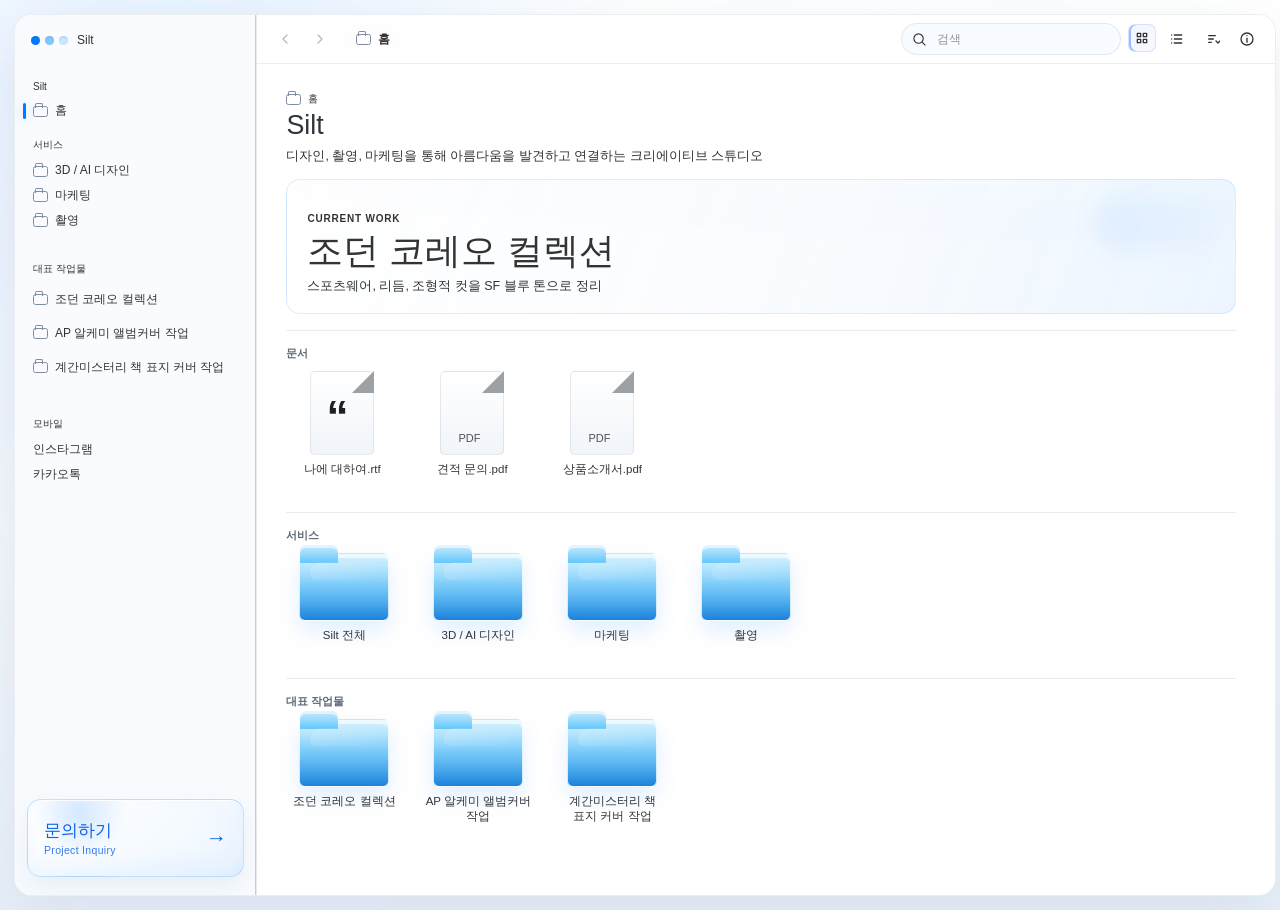
==== index.html @ ddf03c81 "first commit" ====
<!doctype html>
<html lang="ko">
  <head>
    <meta charset="utf-8" />
    <meta name="viewport" content="width=device-width, initial-scale=1" />
    <title>Silt | siwsyu creative studio</title>
    <meta
      name="description"
      content="디자인, 촬영, 마케팅을 통해 아름다움을 발견하고 연결하는 Silt 크리에이티브 스튜디오"
    />
    <meta name="robots" content="index, follow" />
    <meta name="theme-color" content="#f7fbff" />
    <link rel="canonical" href="https://silt.kr/" />
    <meta property="og:type" content="website" />
    <meta property="og:locale" content="ko_KR" />
    <meta property="og:site_name" content="Silt" />
    <meta property="og:title" content="Silt | siwsyu creative studio" />
    <meta
      property="og:description"
      content="디자인, 촬영, 마케팅을 통해 아름다움을 발견하고 연결하는 Silt 크리에이티브 스튜디오."
    />
    <meta property="og:url" content="https://silt.kr/" />
    <meta property="og:image" content="https://silt.kr/assets/og-image.png" />
    <meta property="og:image:type" content="image/png" />
    <meta property="og:image:width" content="1200" />
    <meta property="og:image:height" content="630" />
    <meta property="og:image:alt" content="Silt by siwsyu creative" />
    <meta name="twitter:card" content="summary_large_image" />
    <meta name="twitter:title" content="Silt | siwsyu creative studio" />
    <meta
      name="twitter:description"
      content="디자인, 촬영, 마케팅을 통해 아름다움을 발견하고 연결하는 Silt 크리에이티브 스튜디오."
    />
    <meta name="twitter:image" content="https://silt.kr/assets/og-image.png" />
    <link rel="icon" href="./assets/favicon.svg" type="image/svg+xml" />
    <link rel="stylesheet" href="./styles.css?v=37" />
  </head>
  <body class="is-intro-running" data-theme="light">
    <div class="image-intro" id="introLayer" aria-label="Silt intro">
      <img src="./assets/intro-silt.png" alt="" />
      <div class="image-intro-copy" aria-hidden="true">
        <strong>SILT</strong>
        <span>siwsyu creative</span>
      </div>
    </div>
    <div class="sediment-bg" aria-hidden="true">
      <span></span>
      <span></span>
      <span></span>
    </div>
    <main class="desktop-shell" aria-label="Finder 스타일 포트폴리오">
      <section class="finder-window" aria-label="Silt Finder Portfolio">
        <aside class="sidebar" aria-label="사이드바">
          <div class="window-title">
            <div class="traffic" aria-hidden="true">
              <span class="traffic-dot red"></span>
              <span class="traffic-dot yellow"></span>
              <span class="traffic-dot green"></span>
            </div>
            <strong>Silt</strong>
          </div>

          <nav class="side-nav" aria-label="폴더 탐색">
            <p class="nav-kicker">즐겨찾는 작업</p>
            <button class="nav-item is-active" type="button" data-section="overview">
              <span class="mini-icon folder-mini" aria-hidden="true"></span>
              <span>개요</span>
            </button>
            <button class="nav-item" type="button" data-section="design">
              <span class="mini-icon folder-mini" aria-hidden="true"></span>
              <span>3D / AI 디자인</span>
            </button>
            <button class="nav-item" type="button" data-section="marketing">
              <span class="mini-icon folder-mini" aria-hidden="true"></span>
              <span>마케팅</span>
            </button>
            <button class="nav-item" type="button" data-section="shooting">
              <span class="mini-icon folder-mini" aria-hidden="true"></span>
              <span>촬영</span>
            </button>
          </nav>

          <nav class="side-nav work-nav" aria-label="작업물">
            <p class="nav-kicker">작업물</p>
            <button class="nav-item" type="button" data-section="project-jordan">
              <span class="mini-icon folder-mini" aria-hidden="true"></span>
              <span>조던 코레오 컬렉션</span>
            </button>
            <button class="nav-item" type="button" data-section="project-ap">
              <span class="mini-icon folder-mini" aria-hidden="true"></span>
              <span>AP 알케미 앨범커버 작업</span>
            </button>
            <button class="nav-item" type="button" data-section="project-mystery">
              <span class="mini-icon folder-mini" aria-hidden="true"></span>
              <span>계간미스터리 책 표지 커버 작업</span>
            </button>
          </nav>

          <nav class="side-nav social-nav" aria-label="외부 채널">
            <p class="nav-kicker">모바일</p>
            <a class="nav-item" href="https://www.instagram.com/" target="_blank" rel="noreferrer">
              <span>인스타그램</span>
            </a>
            <a class="nav-item" href="https://open.kakao.com/" target="_blank" rel="noreferrer">
              <span>카카오톡</span>
            </a>
          </nav>

          <div class="sidebar-contact-bar">
            <button class="sidebar-contact-button" type="button" data-section="contact">
              <span>문의하기</span>
              <small>Project Inquiry</small>
            </button>
          </div>
        </aside>

        <section class="content-area">
          <header class="toolbar">
            <div class="toolbar-left">
              <button class="icon-button" type="button" aria-label="뒤로" data-toolbar-action="back">
                <svg viewBox="0 0 24 24" aria-hidden="true">
                  <path d="M15 18l-6-6 6-6" />
                </svg>
              </button>
              <button class="icon-button" type="button" aria-label="앞으로" data-toolbar-action="forward">
                <svg viewBox="0 0 24 24" aria-hidden="true">
                  <path d="M9 18l6-6-6-6" />
                </svg>
              </button>
              <div class="path-chip" aria-label="현재 위치">
                <span class="mini-icon folder-mini" aria-hidden="true"></span>
                <span id="currentPath">개요</span>
              </div>
            </div>
            <div class="toolbar-actions" aria-label="보기 옵션">
              <label class="finder-search" aria-label="검색">
                <svg viewBox="0 0 24 24" aria-hidden="true">
                  <path d="m21 21-4.35-4.35M10.5 18a7.5 7.5 0 1 1 0-15 7.5 7.5 0 0 1 0 15z" />
                </svg>
                <input id="siteSearch" type="search" placeholder="검색" autocomplete="off" />
              </label>
              <button class="icon-button is-selected" type="button" aria-label="아이콘 보기" data-view-mode="grid">
                <svg viewBox="0 0 24 24" aria-hidden="true">
                  <path d="M5 5h5v5H5zM14 5h5v5h-5zM5 14h5v5H5zM14 14h5v5h-5z" />
                </svg>
              </button>
              <button class="icon-button" type="button" aria-label="목록 보기" data-view-mode="list">
                <svg viewBox="0 0 24 24" aria-hidden="true">
                  <path d="M8 6h11M8 12h11M8 18h11M4 6h.01M4 12h.01M4 18h.01" />
                </svg>
              </button>
              <button class="icon-button" type="button" aria-label="이름순 정렬" data-toolbar-action="sort">
                <svg viewBox="0 0 24 24" aria-hidden="true">
                  <path d="M7 7h10M7 12h7M7 17h4" />
                  <path d="M18 15l3 3 3-3" />
                </svg>
              </button>
              <button class="icon-button" type="button" aria-label="설명 보기" data-toolbar-action="info">
                <svg viewBox="0 0 24 24" aria-hidden="true">
                  <path d="M12 17v-6" />
                  <path d="M12 7h.01" />
                  <path d="M21 12a9 9 0 1 1-18 0 9 9 0 0 1 18 0z" />
                </svg>
              </button>
            </div>
          </header>

          <div class="browser-layout">
            <section class="file-stage" id="fileStage" aria-label="포트폴리오 파일">
              <div class="stage-transition" id="stageContent"></div>
            </section>

            <aside class="preview-pane" aria-live="polite">
              <section class="panel is-active" id="panel-overview" data-panel="overview">
                <div
                  class="preview-image terrain-frame"
                  role="img"
                  aria-label="우주적인 블루와 퇴적 레이어를 결합한 추상 3D 그래픽"
                >
                  <div class="silt-terrain" aria-hidden="true">
                    <span class="terrain-mass terrain-back"></span>
                    <span class="terrain-mass terrain-main"></span>
                    <span class="terrain-mass terrain-front"></span>
                    <span class="terrain-columns"></span>
                  </div>
                </div>
                <p class="file-label">Silt Overview</p>
                <h1>우주적인 블루 위에 작업을 켜켜이 쌓는 Silt.</h1>
                <p class="lead">
                  시우시우가 만든 Silt는 3D 디자인, AI 마케팅, 촬영을 퇴적층처럼 쌓아
                  미래적인 브랜드 장면을 만드는 회사 겸 포트폴리오입니다.
                </p>
                <dl class="meta-list">
                  <div>
                    <dt>만든 사람</dt>
                    <dd>시우시우</dd>
                  </div>
                  <div>
                    <dt>의미</dt>
                    <dd>작은 입자가 쌓여 지층이 되듯, 작업이 쌓여 브랜드의 우주적 표면이 됩니다.</dd>
                  </div>
                  <div>
                    <dt>작업</dt>
                    <dd>3D 키비주얼, AI 콘텐츠, 제품/공간 촬영</dd>
                  </div>
                </dl>
              </section>

              <section class="panel" id="panel-design" data-panel="design">
                <p class="file-label">3D / AI Design Folder</p>
                <h2>3D 렌더와 AI 비주얼을 브랜드 언어로 정리합니다.</h2>
                <p class="lead">
                  제품 렌더, 키비주얼, AI 이미지 확장, 상세페이지 소재까지 매체별로 바로 쓸 수
                  있는 결과물을 만듭니다.
                </p>
                <div class="work-strip" aria-label="디자인 작업 예시">
                  <article class="work-card brand-card">
                    <span>3D Visual</span>
                    <strong>렌더 / 무드 / 응용</strong>
                  </article>
                  <article class="work-card poster-card">
                    <span>AI Asset</span>
                    <strong>이미지 확장 · 캠페인 소재</strong>
                  </article>
                </div>
                <ul class="check-list">
                  <li>3D 무드보드와 제품 키비주얼</li>
                  <li>AI 이미지 확장, 상세페이지, SNS 썸네일</li>
                  <li>렌더 파일 정리와 활용 가이드</li>
                </ul>
              </section>

              <section class="panel" id="panel-marketing" data-panel="marketing">
                <p class="file-label">AI Marketing Folder</p>
                <h2>AI로 빠르게 실험하고, 브랜드 톤으로 정리합니다.</h2>
                <p class="lead">
                  런칭, 시즌 캠페인, 콘텐츠 캘린더, 광고 소재를 AI 워크플로로 빠르게 만들고
                  사람이 볼 때 자연스러운 흐름으로 다듬습니다.
                </p>
                <div class="timeline">
                  <div>
                    <span>01</span>
                    <strong>전략</strong>
                    <p>고객, 채널, AI 활용 범위 정리</p>
                  </div>
                  <div>
                    <span>02</span>
                    <strong>제작</strong>
                    <p>카피, 이미지, 랜딩 흐름 제작</p>
                  </div>
                  <div>
                    <span>03</span>
                    <strong>운영</strong>
                    <p>성과 기준과 반복 제작안 제안</p>
                  </div>
                </div>
              </section>

              <section class="panel" id="panel-shooting" data-panel="shooting">
                <p class="file-label">Shooting Folder</p>
                <h2>작게 찍어도 브랜드가 보이는 촬영.</h2>
                <p class="lead">
                  제품, 공간, 인물, 숏폼 촬영을 3D/AI 결과물과 이어지게 디렉팅합니다. 촬영 컷은
                  상세페이지, 릴스, 광고 소재와 자연스럽게 연결됩니다.
                </p>
                <div class="shot-board" aria-label="촬영 컷 구성">
                  <span>제품컷</span>
                  <span>사용컷</span>
                  <span>공간컷</span>
                  <span>숏폼</span>
                </div>
                <ul class="check-list">
                  <li>레퍼런스 보드와 컷 리스트</li>
                  <li>현장 스타일링과 촬영 디렉션</li>
                  <li>보정본, 숏폼 컷다운, 썸네일 패키지</li>
                </ul>
              </section>

              <section class="panel" id="panel-contact" data-panel="contact">
                <p class="file-label">Inquiry Mailbox</p>
                <h2>새 프로젝트를 보내주세요.</h2>
                <form class="contact-form" id="contactForm">
                  <label>
                    이름
                    <input name="name" type="text" autocomplete="name" placeholder="홍길동" required />
                  </label>
                  <label>
                    이메일
                    <input name="email" type="email" autocomplete="email" placeholder="hello@example.com" required />
                  </label>
                  <label>
                    필요한 작업
                    <select name="type">
                      <option>3D / AI 디자인</option>
                      <option>마케팅 캠페인</option>
                      <option>촬영 / 숏폼</option>
                      <option>통합 패키지</option>
                    </select>
                  </label>
                  <label>
                    예산 범위
                    <select name="budget">
                      <option>100만원 이하</option>
                      <option>100만원 - 300만원</option>
                      <option>300만원 - 700만원</option>
                      <option>700만원 이상</option>
                    </select>
                  </label>
                  <label class="full">
                    프로젝트 메모
                    <textarea
                      name="message"
                      rows="5"
                      placeholder="브랜드 상황, 일정, 필요한 산출물을 적어주세요."
                      required
                    ></textarea>
                  </label>
                  <button class="primary-action" type="submit">
                    <svg viewBox="0 0 24 24" aria-hidden="true">
                      <path d="M22 2L11 13" />
                      <path d="M22 2l-7 20-4-9-9-4z" />
                    </svg>
                    메일 작성
                  </button>
                  <p class="form-status" id="formStatus" role="status" aria-live="polite"></p>
                </form>
              </section>
            </aside>
          </div>
        </section>
      </section>
    </main>

    <div class="modal-layer" id="modalLayer" aria-hidden="true">
      <section class="modal-window" role="dialog" aria-modal="true" aria-labelledby="modalTitle">
        <header class="modal-titlebar">
          <div class="traffic" aria-hidden="true">
            <button class="traffic-dot red modal-close-dot" type="button" aria-label="닫기"></button>
            <span class="traffic-dot yellow"></span>
            <span class="traffic-dot green"></span>
          </div>
          <strong id="modalTitle">문서</strong>
          <button class="modal-close" type="button" aria-label="닫기">
            <svg viewBox="0 0 24 24" aria-hidden="true">
              <path d="M18 6 6 18M6 6l12 12" />
            </svg>
          </button>
        </header>
        <div class="modal-body" id="modalBody"></div>
      </section>
    </div>

    <script src="./app.js?v=38"></script>
  </body>
</html>
---- styles.css ----
:root {
  color-scheme: light;
  --desktop: #d8d8d8;
  --window: #fbfbfb;
  --sidebar: #f1f1f2;
  --line: #d9d9dc;
  --line-soft: #e9e9eb;
  --text: #1f2328;
  --muted: #777c83;
  --blue: #39b5e6;
  --blue-deep: #1894c8;
  --selection: rgba(255, 255, 255, 0.58);
  --accent: #666c73;
  --glass: rgba(255, 255, 255, 0.58);
  --glass-strong: rgba(255, 255, 255, 0.78);
  --glass-line: rgba(255, 255, 255, 0.72);
  --shadow: 0 26px 80px rgba(26, 28, 32, 0.2);
  font-family: -apple-system, BlinkMacSystemFont, "Segoe UI", "Apple SD Gothic Neo", "Noto Sans KR",
    sans-serif;
}

* {
  box-sizing: border-box;
}

body {
  min-width: 320px;
  margin: 0;
  color: var(--text);
  font-size: 13px;
  background:
    repeating-linear-gradient(
      180deg,
      rgba(255, 255, 255, 0.16) 0 1px,
      rgba(86, 92, 100, 0.025) 1px 12px,
      rgba(255, 255, 255, 0) 12px 28px
    ),
    linear-gradient(120deg, rgba(255, 255, 255, 0.78), rgba(255, 255, 255, 0) 42%),
    linear-gradient(145deg, #c9cbd0 0%, #f4f4f5 48%, #cfd2d6 100%);
}

button,
input,
textarea,
select {
  font: inherit;
}

button,
a {
  -webkit-tap-highlight-color: transparent;
}

.desktop-shell {
  min-height: 100vh;
  padding: clamp(8px, 1.4vw, 18px);
  display: grid;
  place-items: center;
  perspective: 1800px;
}

.finder-window {
  position: relative;
  width: min(1420px, calc(100vw - 20px));
  min-height: min(860px, calc(100vh - 16px));
  display: grid;
  grid-template-columns: 248px minmax(0, 1fr);
  overflow: hidden;
  background: rgba(255, 255, 255, 0.5);
  border: 1px solid rgba(255, 255, 255, 0.7);
  border-radius: 26px;
  box-shadow: var(--shadow);
  backdrop-filter: blur(30px) saturate(140%);
  -webkit-backdrop-filter: blur(30px) saturate(140%);
  transform-style: preserve-3d;
}

.finder-window::before {
  content: "";
  position: absolute;
  inset: 0;
  pointer-events: none;
  border-radius: inherit;
  background:
    linear-gradient(180deg, rgba(255, 255, 255, 0.55), rgba(255, 255, 255, 0.18) 42%, rgba(255, 255, 255, 0.06)),
    linear-gradient(90deg, rgba(255, 255, 255, 0.38), transparent 36%, rgba(255, 255, 255, 0.22));
  mix-blend-mode: screen;
}

.finder-window::after {
  content: "";
  position: absolute;
  left: 248px;
  right: 0;
  bottom: 0;
  height: 34%;
  pointer-events: none;
  background: repeating-linear-gradient(
    180deg,
    rgba(71, 78, 88, 0.035) 0 1px,
    rgba(255, 255, 255, 0.18) 1px 13px,
    rgba(255, 255, 255, 0) 13px 25px
  );
  opacity: 0.48;
  -webkit-mask-image: linear-gradient(180deg, transparent, black 34%, black);
  mask-image: linear-gradient(180deg, transparent, black 34%, black);
}

.sidebar {
  position: relative;
  z-index: 1;
  display: flex;
  flex-direction: column;
  gap: 12px;
  padding: 14px 10px;
  background: rgba(246, 246, 247, 0.58);
  border-right: 1px solid rgba(255, 255, 255, 0.62);
  backdrop-filter: blur(28px) saturate(135%);
  -webkit-backdrop-filter: blur(28px) saturate(135%);
  transform: translateZ(8px);
}

.window-title {
  display: flex;
  align-items: center;
  gap: 9px;
  min-height: 26px;
  padding: 0 6px 4px;
  font-size: 12px;
}

.window-title strong {
  font-weight: 600;
}

.traffic {
  display: flex;
  align-items: center;
  gap: 5px;
  flex: 0 0 auto;
}

.traffic-dot {
  width: 9px;
  height: 9px;
  border-radius: 50%;
  display: inline-block;
  padding: 0;
  border: 0;
}

.traffic-dot.red {
  background: #ff5f58;
}

.traffic-dot.yellow {
  background: #ffbd2e;
}

.traffic-dot.green {
  background: #28c840;
}

.modal-close-dot {
  cursor: pointer;
}

.side-nav {
  display: grid;
  gap: 2px;
}

.social-nav {
  margin-top: 8px;
}

.nav-kicker {
  margin: 14px 8px 5px;
  color: #8b9096;
  font-size: 10.5px;
  font-weight: 700;
}

.nav-item {
  width: 100%;
  min-height: 24px;
  display: flex;
  align-items: center;
  gap: 7px;
  padding: 4px 8px;
  color: var(--text);
  background: transparent;
  border: 0;
  border-radius: 6px;
  text-align: left;
  text-decoration: none;
  font-size: 12px;
  cursor: pointer;
  transition:
    background-color 170ms ease,
    color 170ms ease,
    transform 170ms ease,
    box-shadow 170ms ease;
}

.nav-item > span:last-child {
  min-height: 16px;
  display: flex;
  align-items: center;
}

.work-nav .nav-item > span:last-child {
  min-height: 26px;
}

.nav-item:hover,
.nav-item:focus-visible {
  background: rgba(255, 255, 255, 0.52);
  box-shadow: inset 0 1px 0 rgba(255, 255, 255, 0.74);
  transform: translateX(1px);
  outline: none;
}

.nav-item.is-active {
  color: #1f2328;
  background: var(--selection);
  font-weight: 700;
  box-shadow:
    inset 0 1px 0 rgba(255, 255, 255, 0.86),
    0 8px 24px rgba(0, 0, 0, 0.06);
}

.mini-icon {
  width: 15px;
  height: 15px;
  position: relative;
  display: inline-block;
  flex: 0 0 15px;
}

.folder-mini {
  width: 14px;
  height: 11px;
  margin-top: 1px;
  border: 1.4px solid #8a8f96;
  border-radius: 2.5px;
}

.folder-mini::before {
  content: "";
  position: absolute;
  left: 1px;
  top: -4px;
  width: 6px;
  height: 4px;
  border: 1.4px solid #8a8f96;
  border-bottom: 0;
  border-radius: 2px 2px 0 0;
  background: transparent;
}

.instagram {
  border: 2px solid #ba57ff;
  border-radius: 4px;
}

.instagram::before {
  content: "";
  position: absolute;
  width: 4px;
  height: 4px;
  left: 3.5px;
  top: 3.5px;
  border: 1.5px solid #ba57ff;
  border-radius: 50%;
}

.instagram::after {
  content: "";
  position: absolute;
  width: 2px;
  height: 2px;
  right: 2px;
  top: 2px;
  background: #ba57ff;
  border-radius: 50%;
}

.behance {
  color: #1769ff;
  font-weight: 800;
}

.behance::before {
  content: "be";
  position: absolute;
  left: 0;
  top: -1px;
  font-size: 10px;
  letter-spacing: 0;
}

.youtube {
  background: #ff2e24;
  border-radius: 4px;
}

.youtube::before {
  content: "";
  position: absolute;
  left: 5px;
  top: 3px;
  border-left: 5px solid white;
  border-top: 3px solid transparent;
  border-bottom: 3px solid transparent;
}

.linkedin {
  background: #0a66c2;
  border-radius: 2px;
}

.linkedin::before {
  content: "in";
  position: absolute;
  left: 3px;
  top: 0;
  color: white;
  font-size: 10px;
  font-weight: 800;
}

.content-area {
  position: relative;
  z-index: 1;
  min-width: 0;
  display: grid;
  grid-template-rows: auto 1fr;
  background: rgba(255, 255, 255, 0.64);
  transform: translateZ(14px);
}

.toolbar {
  min-height: 44px;
  display: flex;
  align-items: center;
  justify-content: space-between;
  gap: 10px;
  padding: 8px 16px;
  border-bottom: 1px solid rgba(255, 255, 255, 0.7);
  background: rgba(255, 255, 255, 0.54);
  backdrop-filter: blur(24px) saturate(140%);
  -webkit-backdrop-filter: blur(24px) saturate(140%);
  transform: translateZ(12px);
}

.toolbar-left,
.toolbar-actions {
  display: flex;
  align-items: center;
  gap: 7px;
}

.icon-button {
  width: 28px;
  height: 28px;
  display: grid;
  place-items: center;
  padding: 0;
  color: #4f555b;
  background: transparent;
  border: 1px solid transparent;
  border-radius: 7px;
  cursor: pointer;
  transition:
    background-color 170ms ease,
    transform 170ms ease,
    box-shadow 170ms ease;
}

.icon-button svg {
  width: 16px;
  height: 16px;
  fill: none;
  stroke: currentColor;
  stroke-width: 2;
  stroke-linecap: round;
  stroke-linejoin: round;
}

.icon-button:hover,
.icon-button:focus-visible,
.icon-button.is-selected {
  background: rgba(255, 255, 255, 0.62);
  border-color: rgba(255, 255, 255, 0.82);
  box-shadow:
    inset 0 1px 0 rgba(255, 255, 255, 0.84),
    0 8px 20px rgba(0, 0, 0, 0.06);
  transform: translateY(-1px);
  outline: none;
}

.path-chip {
  min-height: 28px;
  display: inline-flex;
  align-items: center;
  gap: 7px;
  margin-left: 4px;
  padding: 4px 10px;
  color: #495057;
  background: rgba(255, 255, 255, 0.54);
  border: 1px solid rgba(255, 255, 255, 0.78);
  border-radius: 8px;
  font-size: 12px;
  font-weight: 650;
}

.browser-layout {
  min-height: 0;
  display: grid;
  grid-template-columns: minmax(560px, 1fr) minmax(340px, 430px);
}

.file-stage {
  position: relative;
  min-width: 0;
  padding: 30px 38px 42px;
  overflow: auto;
  transform-style: preserve-3d;
}

.file-stage::before {
  content: "";
  position: absolute;
  inset: 0;
  pointer-events: none;
  background: repeating-linear-gradient(
    180deg,
    rgba(72, 80, 90, 0.035) 0 1px,
    rgba(255, 255, 255, 0) 1px 22px
  );
  opacity: 0.7;
}

.stage-transition {
  position: relative;
  z-index: 1;
  animation: folderOpen 260ms cubic-bezier(0.2, 0.82, 0.2, 1);
}

.stage-transition.is-refreshing {
  animation: none;
}

@keyframes folderOpen {
  from {
    opacity: 0;
    filter: blur(7px);
    transform: translateX(18px) scale(0.985);
  }
  to {
    opacity: 1;
    filter: blur(0);
    transform: translateX(0);
  }
}

.folder-header {
  display: flex;
  align-items: flex-start;
  justify-content: space-between;
  gap: 16px;
  margin-bottom: 26px;
}

.folder-heading {
  min-width: 0;
}

.folder-path {
  display: flex;
  align-items: center;
  gap: 7px;
  margin-bottom: 7px;
  color: #7c828a;
  font-size: 11px;
  font-weight: 700;
}

.folder-heading h3 {
  margin: 0;
  font-size: 17px;
  line-height: 1.25;
  letter-spacing: 0;
}

.folder-note {
  max-width: 620px;
  margin: 6px 0 0;
  color: #777c83;
  font-size: 12px;
  line-height: 1.55;
  word-break: keep-all;
}

.back-folder {
  min-height: 28px;
  display: inline-flex;
  align-items: center;
  gap: 6px;
  padding: 5px 9px;
  color: #495057;
  background: rgba(255, 255, 255, 0.56);
  border: 1px solid rgba(255, 255, 255, 0.8);
  border-radius: 7px;
  font-size: 12px;
  font-weight: 700;
  cursor: pointer;
  transition:
    background-color 170ms ease,
    transform 170ms ease,
    box-shadow 170ms ease;
}

.back-folder:hover,
.back-folder:focus-visible {
  color: #1f2328;
  background: rgba(255, 255, 255, 0.72);
  box-shadow: 0 10px 24px rgba(0, 0, 0, 0.08);
  transform: translateY(-1px);
  outline: none;
}

.intro-files,
.folder-grid {
  display: grid;
  grid-template-columns: repeat(auto-fill, minmax(94px, 108px));
  gap: 25px 28px;
  align-items: start;
}

.intro-files {
  max-width: 420px;
  grid-template-columns: repeat(2, 100px);
}

.divider {
  height: 1px;
  margin: 24px 0;
  background: #e3e3e4;
}

.stage-group-title {
  margin: 0 0 14px;
  color: #aebbe0;
  font-size: 11px;
  font-weight: 850;
}

.file-tile,
.folder-tile {
  position: relative;
  min-height: 102px;
  display: grid;
  justify-items: center;
  align-content: start;
  gap: 9px;
  padding: 0;
  color: #898d93;
  background: transparent;
  border: 0;
  border-radius: 8px;
  font-size: 12px;
  cursor: pointer;
  transition:
    color 170ms ease,
    transform 220ms cubic-bezier(0.2, 0.82, 0.2, 1);
  transform-style: preserve-3d;
}

.file-tile::before,
.folder-tile::before {
  content: "";
  position: absolute;
  left: 50%;
  width: 72px;
  height: 5px;
  border-radius: 999px;
  background: rgba(64, 72, 82, 0.075);
  box-shadow:
    0 5px 0 rgba(64, 72, 82, 0.045),
    0 10px 0 rgba(64, 72, 82, 0.026);
  transform: translateX(-50%);
  pointer-events: none;
}

.file-tile::before {
  top: 80px;
}

.folder-tile::before {
  top: 61px;
}

.file-tile span:last-child,
.folder-tile span:last-child {
  max-width: 112px;
  min-height: 34px;
  display: inline-flex;
  align-items: start;
  justify-content: center;
  line-height: 1.28;
  text-align: center;
  overflow-wrap: anywhere;
  word-break: keep-all;
}

.file-tile:hover,
.folder-tile:hover,
.file-tile:focus-visible,
.folder-tile:focus-visible {
  color: #3f444b;
  transform: translateY(-3px) scale(1.015);
  outline: none;
}

.file-tile:hover span:last-child,
.folder-tile:hover span:last-child,
.file-tile:focus-visible span:last-child,
.folder-tile:focus-visible span:last-child,
.folder-tile.is-active span:last-child {
  color: #1f2328;
}

.doc-icon {
  width: 64px;
  height: 84px;
  position: relative;
  z-index: 1;
  display: block;
  background: linear-gradient(135deg, #ffffff 0%, #eceff1 100%);
  border: 1px solid rgba(255, 255, 255, 0.82);
  border-radius: 5px;
  box-shadow:
    inset 0 1px 0 rgba(255, 255, 255, 0.88),
    inset -5px 0 10px rgba(0, 0, 0, 0.04),
    0 2px 5px rgba(0, 0, 0, 0.1);
  transition:
    transform 220ms cubic-bezier(0.2, 0.82, 0.2, 1),
    box-shadow 220ms ease;
  transform-style: preserve-3d;
}

.file-tile:hover .doc-icon,
.file-tile:focus-visible .doc-icon {
  transform: translateZ(18px) rotateX(6deg) rotateY(-5deg);
  box-shadow:
    inset 0 1px 0 rgba(255, 255, 255, 0.9),
    inset -5px 0 10px rgba(0, 0, 0, 0.04),
    0 18px 30px rgba(27, 33, 40, 0.16);
}

.doc-icon::before {
  content: "";
  position: absolute;
  right: -1px;
  top: -1px;
  border-left: 22px solid transparent;
  border-bottom: 22px solid #dfe3e7;
}

.doc-icon.rtf::after {
  content: "“";
  position: absolute;
  left: 15px;
  top: 23px;
  color: #6a6f76;
  font-size: 44px;
  font-weight: 800;
  line-height: 1;
}

.doc-icon.pdf::after {
  content: "PDF";
  position: absolute;
  left: 17px;
  bottom: 10px;
  color: #b5b8bc;
  font-size: 11px;
}

.folder-icon {
  width: 90px;
  height: 68px;
  position: relative;
  z-index: 1;
  display: block;
  border-radius: 6px;
  background:
    linear-gradient(180deg, rgba(255, 255, 255, 0.56), rgba(255, 255, 255, 0.14)),
    linear-gradient(180deg, rgba(104, 201, 241, 0.82) 0%, rgba(64, 173, 220, 0.84) 100%);
  border: 1px solid rgba(255, 255, 255, 0.58);
  box-shadow:
    inset 0 3px 0 rgba(255, 255, 255, 0.6),
    inset 0 -2px 0 rgba(0, 0, 0, 0.08),
    0 2px 5px rgba(0, 0, 0, 0.16);
  backdrop-filter: blur(12px) saturate(130%);
  -webkit-backdrop-filter: blur(12px) saturate(130%);
  transition:
    transform 220ms cubic-bezier(0.2, 0.82, 0.2, 1),
    box-shadow 220ms ease,
    filter 220ms ease;
  transform-style: preserve-3d;
}

.folder-tile:hover .folder-icon,
.folder-tile:focus-visible .folder-icon {
  transform: translateZ(24px) rotateX(8deg) rotateY(-7deg);
  filter: saturate(1.08) brightness(1.03);
  box-shadow:
    inset 0 4px 0 rgba(255, 255, 255, 0.72),
    inset 0 -5px 8px rgba(0, 0, 0, 0.08),
    0 18px 32px rgba(27, 33, 40, 0.2);
}

.folder-icon::before {
  content: "";
  position: absolute;
  left: 0;
  top: -9px;
  width: 38px;
  height: 18px;
  border-radius: 6px 6px 0 0;
  background:
    linear-gradient(180deg, rgba(255, 255, 255, 0.54), rgba(255, 255, 255, 0.1)),
    rgba(63, 182, 232, 0.84);
  box-shadow: inset 0 3px 0 rgba(255, 255, 255, 0.55);
}

.inbox-folder {
  background:
    linear-gradient(180deg, rgba(255, 255, 255, 0.56), rgba(255, 255, 255, 0.12)),
    linear-gradient(180deg, rgba(132, 215, 255, 0.82) 0%, rgba(74, 191, 233, 0.82) 100%);
}

.preview-pane {
  position: relative;
  min-width: 0;
  padding: 22px;
  overflow: auto;
  border-left: 1px solid rgba(255, 255, 255, 0.68);
  font-size: 12.5px;
  background:
    linear-gradient(180deg, rgba(255, 255, 255, 0.58), rgba(255, 255, 255, 0.36)),
    rgba(255, 255, 255, 0.44);
  backdrop-filter: blur(24px) saturate(135%);
  -webkit-backdrop-filter: blur(24px) saturate(135%);
  transform: translateZ(18px);
}

.preview-pane::before {
  content: "";
  position: absolute;
  inset: auto 0 0;
  height: 42%;
  pointer-events: none;
  background: repeating-linear-gradient(
    180deg,
    rgba(72, 80, 90, 0.04) 0 1px,
    rgba(255, 255, 255, 0) 1px 18px
  );
  opacity: 0.55;
  -webkit-mask-image: linear-gradient(180deg, transparent, black 30%, black);
  mask-image: linear-gradient(180deg, transparent, black 30%, black);
}

.panel {
  position: relative;
  z-index: 1;
  display: none;
}

.panel.is-active {
  display: block;
  animation: panelIn 250ms cubic-bezier(0.2, 0.82, 0.2, 1);
}

@keyframes panelIn {
  from {
    opacity: 0;
    filter: blur(6px);
    transform: translateY(8px) scale(0.988);
  }
  to {
    opacity: 1;
    filter: blur(0);
    transform: translateY(0);
  }
}

.preview-image {
  aspect-ratio: 16 / 10;
  margin-bottom: 18px;
  overflow: hidden;
  border: 1px solid rgba(255, 255, 255, 0.78);
  border-radius: 12px;
  background: #f3f4f6;
  box-shadow:
    inset 0 1px 0 rgba(255, 255, 255, 0.7),
    0 14px 34px rgba(0, 0, 0, 0.08);
}

.preview-image img {
  width: 100%;
  height: 100%;
  display: block;
  object-fit: cover;
}

.file-label {
  margin: 0 0 8px;
  color: var(--accent);
  font-size: 11px;
  font-weight: 800;
}

h1,
h2 {
  margin: 0;
  line-height: 1.18;
  letter-spacing: 0;
  word-break: keep-all;
}

h1 {
  font-size: clamp(24px, 2.5vw, 34px);
}

h2 {
  font-size: clamp(20px, 2vw, 26px);
}

.lead {
  margin: 12px 0 18px;
  color: #565c64;
  font-size: 13px;
  line-height: 1.65;
  word-break: keep-all;
}

.meta-list {
  display: grid;
  gap: 8px;
  margin: 0 0 18px;
}

.meta-list div {
  display: grid;
  grid-template-columns: 70px minmax(0, 1fr);
  gap: 10px;
  padding: 8px 0;
  border-top: 1px solid #e6e7e9;
}

.meta-list dt {
  color: #8a8f96;
  font-size: 11px;
  font-weight: 800;
}

.meta-list dd {
  margin: 0;
  color: #343940;
  font-size: 12.5px;
  line-height: 1.45;
  word-break: keep-all;
}

.primary-action {
  min-height: 36px;
  display: inline-flex;
  align-items: center;
  justify-content: center;
  gap: 8px;
  padding: 8px 13px;
  color: white;
  background: #1f2328;
  border: 0;
  border-radius: 8px;
  font-weight: 800;
  cursor: pointer;
}

.primary-action:hover,
.primary-action:focus-visible {
  background: #383d43;
  outline: none;
}

.primary-action svg {
  width: 17px;
  height: 17px;
  fill: none;
  stroke: currentColor;
  stroke-width: 2;
  stroke-linecap: round;
  stroke-linejoin: round;
}

.work-strip {
  display: grid;
  grid-template-columns: repeat(2, minmax(0, 1fr));
  gap: 12px;
  margin: 16px 0;
}

.work-card {
  min-height: 110px;
  display: flex;
  flex-direction: column;
  justify-content: flex-end;
  gap: 6px;
  padding: 12px;
  overflow: hidden;
  color: #24282e;
  border: 1px solid rgba(255, 255, 255, 0.76);
  border-radius: 12px;
  background: rgba(255, 255, 255, 0.56);
  box-shadow:
    inset 0 1px 0 rgba(255, 255, 255, 0.78),
    0 12px 28px rgba(0, 0, 0, 0.06);
  transition:
    transform 220ms cubic-bezier(0.2, 0.82, 0.2, 1),
    box-shadow 220ms ease;
  transform-style: preserve-3d;
}

.work-card:hover {
  transform: translateY(-2px) rotateX(3deg);
  box-shadow:
    inset 0 1px 0 rgba(255, 255, 255, 0.84),
    0 18px 34px rgba(0, 0, 0, 0.1);
}

@media (prefers-reduced-motion: no-preference) {
  .finder-window {
    animation: glassDepth 12s ease-in-out infinite;
  }

  @keyframes glassDepth {
    0%,
    100% {
      transform: rotateX(0deg) rotateY(0deg);
    }
    50% {
      transform: rotateX(0.45deg) rotateY(-0.55deg);
    }
  }
}

.work-card span {
  font-size: 11px;
  font-weight: 800;
  opacity: 0.82;
}

.work-card strong {
  font-size: 12.5px;
  line-height: 1.3;
  word-break: keep-all;
}

.brand-card {
  background:
    linear-gradient(135deg, rgba(255, 255, 255, 0.24) 25%, transparent 25% 50%, rgba(255, 255, 255, 0.24) 50% 75%, transparent 75%),
    linear-gradient(135deg, rgba(255, 255, 255, 0.72), rgba(225, 227, 231, 0.62));
  background-size: 30px 30px, auto;
}

.poster-card {
  background:
    radial-gradient(circle at 28% 30%, rgba(255, 255, 255, 0.62) 0 18px, transparent 19px),
    linear-gradient(135deg, rgba(255, 255, 255, 0.72), rgba(225, 227, 231, 0.62));
}

.check-list {
  display: grid;
  gap: 8px;
  margin: 16px 0 0;
  padding: 0;
  list-style: none;
}

.check-list li {
  position: relative;
  padding-left: 21px;
  color: #454a51;
  font-size: 12.5px;
  line-height: 1.55;
  word-break: keep-all;
}

.check-list li::before {
  content: "";
  position: absolute;
  left: 0;
  top: 8px;
  width: 12px;
  height: 7px;
  border-left: 2px solid #777c83;
  border-bottom: 2px solid #777c83;
  transform: rotate(-45deg);
}

.timeline {
  display: grid;
  gap: 10px;
  margin-top: 18px;
}

.timeline div {
  display: grid;
  grid-template-columns: 44px minmax(0, 1fr);
  gap: 4px 12px;
  padding: 12px 0;
  border-top: 1px solid #e5e6e8;
}

.timeline span {
  grid-row: span 2;
  width: 32px;
  height: 32px;
  display: grid;
  place-items: center;
  color: #555b63;
  background: rgba(255, 255, 255, 0.62);
  border: 1px solid rgba(255, 255, 255, 0.78);
  border-radius: 50%;
  font-size: 11px;
  font-weight: 900;
}

.timeline strong {
  line-height: 1.25;
}

.timeline p {
  margin: 0;
  color: #666c73;
  font-size: 12.5px;
  line-height: 1.5;
}

.shot-board {
  display: grid;
  grid-template-columns: repeat(2, minmax(0, 1fr));
  gap: 10px;
  margin: 18px 0 4px;
}

.shot-board span {
  min-height: 62px;
  display: grid;
  place-items: center;
  padding: 12px;
  color: #24313a;
  border: 1px solid rgba(255, 255, 255, 0.76);
  border-radius: 12px;
  background:
    linear-gradient(135deg, rgba(255, 255, 255, 0.74), rgba(238, 239, 242, 0.5));
  font-weight: 800;
  font-size: 12.5px;
}

.contact-form {
  display: grid;
  grid-template-columns: repeat(2, minmax(0, 1fr));
  gap: 12px;
  margin-top: 16px;
}

.contact-form label {
  display: grid;
  gap: 7px;
  color: #5c626a;
  font-size: 11.5px;
  font-weight: 800;
}

.contact-form .full {
  grid-column: 1 / -1;
}

.contact-form input,
.contact-form select,
.contact-form textarea {
  width: 100%;
  min-height: 36px;
  padding: 8px 10px;
  color: var(--text);
  background: rgba(255, 255, 255, 0.62);
  border: 1px solid rgba(255, 255, 255, 0.8);
  border-radius: 8px;
  outline: none;
}

.contact-form textarea {
  resize: vertical;
  min-height: 106px;
  line-height: 1.55;
}

.contact-form input:focus,
.contact-form select:focus,
.contact-form textarea:focus {
  border-color: rgba(93, 98, 105, 0.5);
  box-shadow: 0 0 0 3px rgba(66, 70, 76, 0.12);
}

.contact-form .primary-action {
  justify-self: start;
}

.form-status {
  min-height: 40px;
  display: flex;
  align-items: center;
  margin: 0;
  color: #5f666e;
  line-height: 1.45;
}

.modal-layer {
  position: fixed;
  inset: 0;
  z-index: 20;
  display: grid;
  place-items: center;
  padding: 24px;
  background: rgba(238, 239, 242, 0.28);
  opacity: 0;
  pointer-events: none;
  transition:
    opacity 220ms ease,
    backdrop-filter 220ms ease;
  backdrop-filter: blur(0);
  -webkit-backdrop-filter: blur(0);
}

.modal-layer.is-open {
  opacity: 1;
  pointer-events: auto;
  backdrop-filter: blur(12px) saturate(120%);
  -webkit-backdrop-filter: blur(12px) saturate(120%);
}

.modal-window {
  width: min(640px, 100%);
  max-height: min(720px, calc(100vh - 48px));
  overflow: hidden;
  border: 1px solid rgba(255, 255, 255, 0.78);
  border-radius: 18px;
  background:
    linear-gradient(180deg, rgba(255, 255, 255, 0.74), rgba(255, 255, 255, 0.48)),
    rgba(255, 255, 255, 0.58);
  box-shadow:
    inset 0 1px 0 rgba(255, 255, 255, 0.82),
    0 28px 80px rgba(26, 28, 32, 0.24);
  transform: translateY(14px) scale(0.975);
  transition: transform 260ms cubic-bezier(0.2, 0.82, 0.2, 1);
  backdrop-filter: blur(28px) saturate(140%);
  -webkit-backdrop-filter: blur(28px) saturate(140%);
}

.modal-layer.is-open .modal-window {
  transform: translateY(0) scale(1);
}

.modal-titlebar {
  min-height: 42px;
  display: grid;
  grid-template-columns: auto 1fr auto;
  align-items: center;
  gap: 12px;
  padding: 10px 12px;
  border-bottom: 1px solid rgba(255, 255, 255, 0.64);
  background: rgba(255, 255, 255, 0.42);
}

.modal-titlebar strong {
  min-width: 0;
  color: #343940;
  font-size: 12px;
  font-weight: 700;
  overflow: hidden;
  text-overflow: ellipsis;
  white-space: nowrap;
}

.modal-close {
  width: 28px;
  height: 28px;
  display: grid;
  place-items: center;
  padding: 0;
  color: #626870;
  background: transparent;
  border: 1px solid transparent;
  border-radius: 7px;
  cursor: pointer;
}

.modal-close:hover,
.modal-close:focus-visible {
  background: rgba(255, 255, 255, 0.64);
  border-color: rgba(255, 255, 255, 0.76);
  outline: none;
}

.modal-close svg {
  width: 16px;
  height: 16px;
  fill: none;
  stroke: currentColor;
  stroke-linecap: round;
  stroke-width: 2;
}

.modal-body {
  max-height: calc(min(720px, 100vh - 48px) - 42px);
  overflow: auto;
  padding: 24px;
}

.doc-preview h2 {
  max-width: 560px;
  font-size: clamp(21px, 3vw, 28px);
}

.modal-meta {
  display: grid;
  gap: 8px;
  margin: 18px 0 0;
}

.modal-meta div {
  display: grid;
  grid-template-columns: 86px minmax(0, 1fr);
  gap: 12px;
  padding: 9px 0;
  border-top: 1px solid rgba(151, 155, 162, 0.22);
}

.modal-meta dt {
  color: #777c83;
  font-size: 11.5px;
  font-weight: 800;
}

.modal-meta dd {
  margin: 0;
  color: #343940;
  font-size: 12.5px;
  line-height: 1.55;
}

.quote-summary {
  display: grid;
  grid-template-columns: repeat(2, minmax(0, 1fr));
  gap: 10px;
  margin: 18px 0;
}

.quote-summary span {
  min-height: 44px;
  display: grid;
  place-items: center;
  padding: 10px;
  color: #3f454c;
  border: 1px solid rgba(255, 255, 255, 0.72);
  border-radius: 12px;
  background: rgba(255, 255, 255, 0.5);
  box-shadow: inset 0 1px 0 rgba(255, 255, 255, 0.7);
  font-size: 12px;
  font-weight: 800;
  text-align: center;
}

.work-nav {
  margin-top: 4px;
}

.work-nav .nav-item {
  min-height: 34px;
  align-items: center;
  line-height: 1.25;
}

.preview-grid {
  display: grid;
  grid-template-columns: repeat(auto-fill, minmax(150px, 1fr));
  gap: 22px;
  align-items: start;
}

.preview-tile {
  min-width: 0;
  display: grid;
  gap: 8px;
  color: #d8deef;
}

.preview-thumb {
  position: relative;
  aspect-ratio: 4 / 5;
  width: 100%;
  height: auto;
  min-height: 0;
  overflow: hidden;
  border: 1px solid rgba(133, 169, 255, 0.2);
  border-radius: 12px;
  background:
    linear-gradient(180deg, rgba(220, 236, 255, 0.08), rgba(255, 255, 255, 0.02)),
    #071245;
  box-shadow:
    inset 0 1px 0 rgba(220, 236, 255, 0.16),
    0 18px 32px rgba(0, 0, 0, 0.32);
}

.preview-thumb::before,
.preview-thumb::after {
  content: "";
  position: absolute;
  inset: 0;
}

.preview-thumb::before {
  background:
    radial-gradient(circle at 62% 30%, rgba(220, 236, 255, 0.2) 0 10%, rgba(36, 93, 255, 0.14) 11% 22%, transparent 24%),
    linear-gradient(135deg, rgba(220, 236, 255, 0.22), transparent 28%),
    linear-gradient(180deg, #050712, #0d2fb8 58%, #050712);
}

.preview-thumb::after {
  opacity: 0.66;
}

.preview-tile strong {
  margin-top: 2px;
  color: #f2f6ff;
  font-size: 12.5px;
  line-height: 1.25;
  word-break: keep-all;
}

.preview-tile small {
  color: #8ea0c8;
  font-size: 11px;
  line-height: 1.2;
}

.preview-tile.orbit .preview-thumb::after {
  background:
    radial-gradient(circle at 54% 43%, transparent 0 24%, rgba(220, 236, 255, 0.5) 24.5% 25.5%, transparent 26%),
    radial-gradient(circle at 54% 43%, rgba(220, 236, 255, 0.18) 0 12%, transparent 13%),
    repeating-linear-gradient(90deg, rgba(220, 236, 255, 0.045) 0 1px, transparent 1px 16px);
}

.preview-tile.strata .preview-thumb::after {
  background:
    repeating-linear-gradient(180deg, rgba(220, 236, 255, 0.16) 0 1px, transparent 1px 15px),
    linear-gradient(135deg, transparent 0 38%, rgba(220, 236, 255, 0.2) 39% 43%, transparent 44%);
}

.preview-tile.beam .preview-thumb::after {
  background:
    linear-gradient(74deg, transparent 0 42%, rgba(220, 236, 255, 0.42) 43% 45%, transparent 46%),
    linear-gradient(112deg, transparent 0 56%, rgba(36, 93, 255, 0.32) 57% 58%, transparent 59%);
}

.preview-tile.grain .preview-thumb::after {
  background:
    radial-gradient(circle at 20% 26%, rgba(220, 236, 255, 0.5) 0 1px, transparent 1.5px),
    radial-gradient(circle at 68% 72%, rgba(220, 236, 255, 0.45) 0 1px, transparent 1.5px),
    radial-gradient(circle at 80% 28%, rgba(220, 236, 255, 0.4) 0 1px, transparent 1.5px),
    repeating-linear-gradient(90deg, rgba(220, 236, 255, 0.04) 0 1px, transparent 1px 12px);
  background-size: 80px 70px, 96px 86px, 120px 90px, auto;
}

.preview-tile.sphere .preview-thumb::after {
  background:
    radial-gradient(circle at 52% 48%, rgba(220, 236, 255, 0.46) 0 9%, rgba(74, 118, 255, 0.26) 10% 31%, transparent 32%),
    radial-gradient(circle at 52% 48%, transparent 0 34%, rgba(220, 236, 255, 0.4) 34.5% 35.5%, transparent 36%);
}

.preview-tile.columns .preview-thumb::after {
  background:
    repeating-linear-gradient(90deg, rgba(220, 236, 255, 0.24) 0 2px, rgba(36, 93, 255, 0.16) 2px 6px, transparent 6px 12px),
    linear-gradient(180deg, transparent 0 56%, rgba(220, 236, 255, 0.16) 57% 100%);
}

/* Silt terrain concept: monochrome sediment, carved depth, quiet 3D relief. */
:root {
  --desktop: #121314;
  --window: #191a1c;
  --sidebar: #202124;
  --line: rgba(255, 255, 255, 0.11);
  --line-soft: rgba(255, 255, 255, 0.08);
  --text: #eef0f2;
  --muted: #a4a8ad;
  --electric-blue: #006dff;
  --electric-blue-soft: rgba(0, 109, 255, 0.34);
  --electric-blue-glow: rgba(0, 109, 255, 0.62);
  --selection: rgba(255, 255, 255, 0.1);
  --accent: #d6d9dc;
  --glass: rgba(24, 25, 27, 0.64);
  --glass-strong: rgba(246, 247, 248, 0.14);
  --glass-line: rgba(255, 255, 255, 0.18);
  --shadow: 0 34px 90px rgba(0, 0, 0, 0.42);
}

body {
  color: var(--text);
  background:
    radial-gradient(circle at 68% 14%, rgba(0, 109, 255, 0.22), transparent 20rem),
    radial-gradient(circle at 72% 24%, rgba(255, 255, 255, 0.13), transparent 22rem),
    linear-gradient(180deg, #101112 0%, #25272a 46%, #d1d3d5 170%),
    #111214;
}

.finder-window {
  background:
    linear-gradient(180deg, rgba(255, 255, 255, 0.08), rgba(255, 255, 255, 0.02)),
    rgba(21, 22, 24, 0.78);
  border-color: rgba(0, 109, 255, 0.56);
  box-shadow:
    inset 0 1px 0 rgba(255, 255, 255, 0.17),
    inset 0 -1px 0 rgba(0, 0, 0, 0.55),
    0 0 0 1px rgba(0, 109, 255, 0.18),
    0 0 54px rgba(0, 109, 255, 0.24),
    var(--shadow);
}

.finder-window::before {
  background:
    linear-gradient(90deg, rgba(0, 109, 255, 0.22), transparent 26%, rgba(255, 255, 255, 0.06)),
    linear-gradient(180deg, rgba(255, 255, 255, 0.11), transparent 46%, rgba(0, 0, 0, 0.25));
  mix-blend-mode: normal;
}

.finder-window::after {
  background: repeating-linear-gradient(
    180deg,
    rgba(255, 255, 255, 0.055) 0 1px,
    rgba(0, 0, 0, 0.02) 1px 12px,
    rgba(255, 255, 255, 0) 12px 28px
  );
  opacity: 0.7;
}

.sidebar,
.toolbar,
.content-area,
.preview-pane {
  background:
    linear-gradient(180deg, rgba(255, 255, 255, 0.07), rgba(255, 255, 255, 0.025)),
    rgba(22, 23, 25, 0.72);
  border-color: rgba(255, 255, 255, 0.1);
}

.content-area {
  background:
    linear-gradient(180deg, rgba(255, 255, 255, 0.055), rgba(0, 0, 0, 0.035)),
    rgba(25, 26, 28, 0.74);
}

.file-stage::before,
.preview-pane::before {
  background: repeating-linear-gradient(
    180deg,
    rgba(255, 255, 255, 0.055) 0 1px,
    rgba(255, 255, 255, 0) 1px 18px,
    rgba(0, 0, 0, 0.09) 18px 20px,
    rgba(255, 255, 255, 0) 20px 32px
  );
  opacity: 0.5;
}

.traffic-dot.red,
.traffic-dot.yellow,
.traffic-dot.green {
  background: linear-gradient(180deg, #f7f8f8, #8f9398);
  box-shadow: inset 0 1px 0 rgba(255, 255, 255, 0.55);
}

.nav-kicker,
.folder-path,
.folder-note,
.lead,
.meta-list dt,
.timeline p,
.contact-form label,
.form-status,
.modal-meta dt,
.modal-meta dd {
  color: var(--muted);
}

.nav-item {
  color: #d7dadd;
}

.nav-item:hover,
.nav-item:focus-visible,
.nav-item.is-active,
.icon-button:hover,
.icon-button:focus-visible,
.icon-button.is-selected,
.path-chip,
.back-folder,
.contact-form input,
.contact-form select,
.contact-form textarea,
.quote-summary span {
  background: rgba(255, 255, 255, 0.075);
  border-color: rgba(255, 255, 255, 0.13);
  color: #f1f2f3;
  box-shadow:
    inset 0 1px 0 rgba(255, 255, 255, 0.18),
    0 12px 28px rgba(0, 0, 0, 0.18),
    0 0 22px rgba(0, 109, 255, 0.12);
}

.nav-item.is-active,
.icon-button.is-selected {
  border-color: rgba(0, 109, 255, 0.32);
  box-shadow:
    inset 0 1px 0 rgba(255, 255, 255, 0.18),
    inset 3px 0 0 rgba(0, 109, 255, 0.86),
    0 0 24px rgba(0, 109, 255, 0.22);
}

.folder-mini,
.folder-mini::before {
  border-color: #b7babd;
}

.file-tile,
.folder-tile {
  color: #b8bcc1;
}

.file-tile:hover,
.folder-tile:hover,
.file-tile:focus-visible,
.folder-tile:focus-visible,
.file-tile:hover span:last-child,
.folder-tile:hover span:last-child,
.file-tile:focus-visible span:last-child,
.folder-tile:focus-visible span:last-child,
.folder-tile.is-active span:last-child {
  color: #ffffff;
}

.file-tile::before,
.folder-tile::before {
  background: rgba(0, 109, 255, 0.2);
  box-shadow:
    0 0 24px rgba(0, 109, 255, 0.38),
    0 5px 0 rgba(255, 255, 255, 0.045),
    0 10px 0 rgba(0, 0, 0, 0.16),
    0 18px 18px rgba(0, 0, 0, 0.22);
}

.doc-icon {
  background:
    linear-gradient(135deg, rgba(255, 255, 255, 0.94), rgba(155, 160, 166, 0.78) 58%, rgba(55, 58, 62, 0.74)),
    #d7dadd;
  border-color: rgba(255, 255, 255, 0.36);
  box-shadow:
    inset 0 1px 0 rgba(255, 255, 255, 0.72),
    inset -12px -10px 24px rgba(0, 0, 0, 0.16),
    0 13px 26px rgba(0, 0, 0, 0.3);
}

.doc-icon::before {
  border-bottom-color: #9ca1a6;
}

.doc-icon.rtf::after {
  color: #1e2023;
}

.doc-icon.pdf::after {
  color: #4d5156;
}

.folder-icon,
.inbox-folder {
  background:
    linear-gradient(180deg, rgba(255, 255, 255, 0.94), rgba(203, 207, 211, 0.72) 42%, rgba(64, 67, 72, 0.88)),
    #aeb3b8;
  border-color: rgba(255, 255, 255, 0.36);
  box-shadow:
    inset 0 4px 0 rgba(255, 255, 255, 0.62),
    inset -10px 0 18px rgba(0, 109, 255, 0.16),
    inset 0 -12px 20px rgba(0, 0, 0, 0.24),
    0 18px 32px rgba(0, 0, 0, 0.36),
    18px 20px 38px rgba(0, 109, 255, 0.28);
}

.folder-icon::before {
  background:
    linear-gradient(180deg, rgba(255, 255, 255, 0.94), rgba(181, 186, 191, 0.82)),
    #c5c9cd;
}

.folder-tile:hover .folder-icon,
.folder-tile:focus-visible .folder-icon {
  filter: contrast(1.04) brightness(1.08);
  box-shadow:
    inset 0 5px 0 rgba(255, 255, 255, 0.72),
    inset -14px 0 24px rgba(0, 109, 255, 0.22),
    inset 0 -14px 20px rgba(0, 0, 0, 0.26),
    0 28px 44px rgba(0, 0, 0, 0.46),
    22px 26px 54px rgba(0, 109, 255, 0.48);
}

.preview-image {
  border-color: rgba(0, 109, 255, 0.36);
  background: #191a1c;
  box-shadow:
    inset 0 1px 0 rgba(255, 255, 255, 0.16),
    inset 0 -24px 46px rgba(0, 0, 0, 0.36),
    0 0 36px rgba(0, 109, 255, 0.16),
    0 24px 50px rgba(0, 0, 0, 0.34);
}

.terrain-frame {
  position: relative;
}

.silt-terrain {
  position: relative;
  width: 100%;
  height: 100%;
  overflow: hidden;
  background:
    radial-gradient(circle at 18% 18%, rgba(0, 109, 255, 0.26), transparent 28%),
    linear-gradient(180deg, #121315 0%, #4b4f53 58%, #c9cccf 160%);
}

.silt-terrain::before {
  content: "";
  position: absolute;
  inset: 0;
  background:
    linear-gradient(90deg, rgba(255, 255, 255, 0.08), transparent 42%),
    repeating-linear-gradient(90deg, rgba(255, 255, 255, 0.04) 0 1px, transparent 1px 14px);
  mix-blend-mode: screen;
}

.terrain-mass {
  position: absolute;
  display: block;
  filter: drop-shadow(-18px 12px 18px rgba(0, 0, 0, 0.36));
}

.terrain-back {
  left: -10%;
  bottom: 0;
  width: 76%;
  height: 45%;
  clip-path: polygon(0 100%, 0 58%, 14% 45%, 24% 54%, 36% 22%, 50% 38%, 61% 10%, 76% 42%, 100% 29%, 100% 100%);
  background:
    repeating-linear-gradient(90deg, rgba(20, 22, 24, 0.22) 0 2px, transparent 2px 9px),
    linear-gradient(130deg, #e5e7e8 0%, #9fa4a8 42%, #383b40 100%);
}

.terrain-main {
  right: -7%;
  bottom: -3%;
  width: 82%;
  height: 96%;
  clip-path: polygon(12% 100%, 12% 70%, 22% 64%, 27% 49%, 34% 38%, 42% 9%, 54% 0, 72% 5%, 100% 18%, 100% 100%);
  background:
    linear-gradient(70deg, rgba(0, 109, 255, 0.28), transparent 24%),
    linear-gradient(90deg, rgba(255, 255, 255, 0.42), transparent 22%),
    repeating-linear-gradient(90deg, rgba(245, 247, 248, 0.34) 0 2px, rgba(42, 45, 49, 0.12) 2px 7px, transparent 7px 13px),
    linear-gradient(145deg, #f5f6f7 0%, #a6abb0 33%, #24262a 68%, #08090a 100%);
}

.terrain-front {
  right: 17%;
  bottom: -7%;
  width: 58%;
  height: 54%;
  clip-path: polygon(0 100%, 0 68%, 16% 48%, 31% 58%, 48% 30%, 65% 43%, 78% 18%, 100% 54%, 100% 100%);
  background:
    repeating-linear-gradient(90deg, rgba(255, 255, 255, 0.34) 0 1px, rgba(0, 0, 0, 0.2) 1px 5px, transparent 5px 10px),
    linear-gradient(135deg, #f2f3f4 0%, #b9bdc1 36%, #3c3f44 100%);
}

.terrain-columns {
  position: absolute;
  left: 0;
  right: 0;
  bottom: -1px;
  height: 30%;
  background:
    repeating-linear-gradient(
      90deg,
      #f3f4f5 0 3px,
      #969ba0 3px 6px,
      #34373b 6px 8px,
      #d8dbdd 8px 13px,
      #17191b 13px 17px
    );
  opacity: 0.7;
  transform: skewX(-2deg);
}

.file-label,
.timeline span {
  color: #f2f7ff;
  text-shadow: 0 0 14px rgba(0, 109, 255, 0.6);
}

.meta-list div,
.timeline div,
.modal-meta div {
  border-color: rgba(255, 255, 255, 0.11);
}

.meta-list dd,
.timeline strong,
.check-list li,
.shot-board span,
.work-card,
.quote-summary span {
  color: #e8eaec;
}

.work-card,
.shot-board span {
  background:
    linear-gradient(180deg, rgba(255, 255, 255, 0.11), rgba(255, 255, 255, 0.035)),
    rgba(42, 44, 48, 0.76);
  border-color: rgba(255, 255, 255, 0.13);
}

.brand-card,
.poster-card {
  background:
    linear-gradient(180deg, rgba(255, 255, 255, 0.15), rgba(255, 255, 255, 0.04)),
    linear-gradient(135deg, #eef0f2 0%, #7a7f85 42%, #161719 100%);
}

.primary-action {
  color: #ffffff;
  background: #006dff;
  box-shadow:
    inset 0 1px 0 rgba(255, 255, 255, 0.36),
    0 0 30px rgba(0, 109, 255, 0.44);
}

.primary-action:hover,
.primary-action:focus-visible {
  color: #ffffff;
  background: #1f82ff;
  box-shadow:
    inset 0 1px 0 rgba(255, 255, 255, 0.4),
    0 0 42px rgba(0, 109, 255, 0.66);
}

.modal-window {
  background:
    linear-gradient(180deg, rgba(255, 255, 255, 0.11), rgba(255, 255, 255, 0.045)),
    rgba(24, 25, 27, 0.88);
  border-color: rgba(0, 109, 255, 0.34);
  box-shadow:
    inset 0 1px 0 rgba(255, 255, 255, 0.16),
    0 0 42px rgba(0, 109, 255, 0.22),
    0 28px 80px rgba(0, 0, 0, 0.42);
}

.modal-titlebar {
  background: rgba(255, 255, 255, 0.07);
  border-color: rgba(255, 255, 255, 0.1);
}

.modal-titlebar strong,
.doc-preview h2 {
  color: #f3f4f5;
}

/* Refined Silt palette: clean cobalt, deep space navy, frosted blue highlights. */
:root {
  --electric-blue: #245dff;
  --electric-blue-soft: rgba(36, 93, 255, 0.18);
  --electric-blue-glow: rgba(36, 93, 255, 0.24);
  --space-blue: #071245;
  --deep-space: #050712;
  --frost-blue: #dcecff;
  --text: #f2f6ff;
  --muted: #9aa9c7;
  --selection: rgba(36, 93, 255, 0.14);
}

body {
  background:
    radial-gradient(circle at 64% 18%, rgba(64, 112, 255, 0.08), transparent 22rem),
    linear-gradient(180deg, #050712 0%, #081132 48%, #0b0d14 100%);
}

.finder-window {
  border-color: rgba(133, 169, 255, 0.36);
  background:
    linear-gradient(180deg, rgba(16, 26, 68, 0.78), rgba(5, 7, 18, 0.86)),
    rgba(5, 7, 18, 0.9);
  box-shadow:
    inset 0 1px 0 rgba(220, 236, 255, 0.16),
    inset 0 -1px 0 rgba(0, 0, 0, 0.72),
    0 0 0 1px rgba(36, 93, 255, 0.08),
    0 28px 72px rgba(0, 0, 0, 0.52);
}

.finder-window::before {
  background:
    linear-gradient(90deg, rgba(142, 177, 255, 0.18), transparent 31%, rgba(220, 236, 255, 0.05)),
    linear-gradient(180deg, rgba(220, 236, 255, 0.08), transparent 44%, rgba(0, 0, 0, 0.24));
}

.finder-window::after {
  opacity: 0.38;
}

.sidebar,
.toolbar,
.content-area,
.preview-pane {
  background:
    linear-gradient(180deg, rgba(220, 236, 255, 0.055), rgba(255, 255, 255, 0.015)),
    rgba(5, 8, 22, 0.76);
  border-color: rgba(133, 169, 255, 0.13);
}

.nav-item:hover,
.nav-item:focus-visible,
.icon-button:hover,
.icon-button:focus-visible,
.path-chip,
.back-folder,
.contact-form input,
.contact-form select,
.contact-form textarea,
.quote-summary span {
  background: rgba(220, 236, 255, 0.055);
  border-color: rgba(133, 169, 255, 0.14);
  box-shadow:
    inset 0 1px 0 rgba(220, 236, 255, 0.12),
    0 10px 24px rgba(0, 0, 0, 0.22);
}

.nav-item.is-active,
.icon-button.is-selected {
  background: rgba(36, 93, 255, 0.12);
  border-color: rgba(133, 169, 255, 0.22);
  box-shadow:
    inset 2px 0 0 rgba(100, 145, 255, 0.95),
    inset 0 1px 0 rgba(220, 236, 255, 0.1),
    0 8px 20px rgba(0, 0, 0, 0.22);
}

.file-tile::before,
.folder-tile::before {
  background: rgba(36, 93, 255, 0.12);
  box-shadow:
    0 5px 0 rgba(220, 236, 255, 0.035),
    0 12px 16px rgba(0, 0, 0, 0.25);
}

.folder-icon,
.inbox-folder {
  background:
    linear-gradient(180deg, rgba(240, 247, 255, 0.96), rgba(139, 161, 208, 0.74) 44%, rgba(21, 30, 68, 0.92)),
    #98a8cb;
  border-color: rgba(220, 236, 255, 0.4);
  box-shadow:
    inset 0 4px 0 rgba(255, 255, 255, 0.58),
    inset -8px -2px 14px rgba(36, 93, 255, 0.12),
    inset 0 -12px 20px rgba(0, 0, 0, 0.24),
    8px 12px 22px rgba(36, 93, 255, 0.14),
    0 18px 30px rgba(0, 0, 0, 0.38);
}

.folder-icon::before {
  background:
    linear-gradient(180deg, rgba(255, 255, 255, 0.96), rgba(149, 170, 215, 0.82)),
    #bdc9e8;
}

.folder-tile:hover .folder-icon,
.folder-tile:focus-visible .folder-icon {
  filter: contrast(1.03) brightness(1.04);
  box-shadow:
    inset 0 5px 0 rgba(255, 255, 255, 0.68),
    inset -9px -2px 16px rgba(36, 93, 255, 0.16),
    inset 0 -14px 20px rgba(0, 0, 0, 0.26),
    10px 15px 24px rgba(36, 93, 255, 0.18),
    0 26px 38px rgba(0, 0, 0, 0.44);
}

.preview-image {
  border-color: rgba(133, 169, 255, 0.28);
  box-shadow:
    inset 0 1px 0 rgba(220, 236, 255, 0.14),
    inset 0 -24px 46px rgba(0, 0, 0, 0.42),
    0 22px 44px rgba(0, 0, 0, 0.38);
}

.silt-terrain {
  background:
    radial-gradient(circle at 54% 46%, rgba(220, 236, 255, 0.2) 0 9%, rgba(36, 93, 255, 0.14) 10% 21%, transparent 23%),
    radial-gradient(circle at 26% 25%, rgba(64, 112, 255, 0.18), transparent 32%),
    linear-gradient(180deg, #050712 0%, #0d2fb8 52%, #071245 100%);
}

.silt-terrain::before {
  background:
    radial-gradient(circle at 55% 45%, transparent 0 17%, rgba(220, 236, 255, 0.52) 17.4% 17.9%, transparent 18.3%),
    repeating-linear-gradient(90deg, rgba(220, 236, 255, 0.07) 0 1px, transparent 1px 18px);
  opacity: 0.75;
}

.silt-terrain::after {
  content: "";
  position: absolute;
  inset: 0;
  background:
    radial-gradient(circle at 32% 74%, rgba(220, 236, 255, 0.45) 0 1px, transparent 2px),
    radial-gradient(circle at 70% 30%, rgba(220, 236, 255, 0.36) 0 1px, transparent 2px),
    radial-gradient(circle at 80% 68%, rgba(220, 236, 255, 0.32) 0 1px, transparent 2px);
  background-size: 120px 90px, 170px 140px, 130px 110px;
  opacity: 0.55;
}

.terrain-back {
  background:
    repeating-linear-gradient(90deg, rgba(220, 236, 255, 0.13) 0 1px, transparent 1px 10px),
    linear-gradient(130deg, #dcecff 0%, #6f8fff 42%, #071245 100%);
}

.terrain-main {
  background:
    linear-gradient(70deg, rgba(220, 236, 255, 0.28), transparent 22%),
    repeating-linear-gradient(90deg, rgba(220, 236, 255, 0.2) 0 2px, rgba(4, 8, 26, 0.18) 2px 7px, transparent 7px 13px),
    linear-gradient(145deg, #edf6ff 0%, #315cff 34%, #071245 70%, #03040b 100%);
}

.terrain-front {
  background:
    repeating-linear-gradient(90deg, rgba(220, 236, 255, 0.22) 0 1px, rgba(5, 7, 18, 0.24) 1px 5px, transparent 5px 10px),
    linear-gradient(135deg, #dcecff 0%, #406dff 36%, #071245 100%);
}

.terrain-columns {
  background:
    repeating-linear-gradient(
      90deg,
      #dcecff 0 2px,
      #7fa0ff 2px 5px,
      #193ec9 5px 8px,
      #071245 8px 12px,
      #03040b 12px 16px
    );
  opacity: 0.6;
}

.file-label,
.timeline span {
  color: var(--frost-blue);
  text-shadow: none;
}

.primary-action {
  background: #245dff;
  box-shadow:
    inset 0 1px 0 rgba(220, 236, 255, 0.34),
    0 10px 22px rgba(36, 93, 255, 0.22);
}

.primary-action:hover,
.primary-action:focus-visible {
  background: #3a70ff;
  box-shadow:
    inset 0 1px 0 rgba(220, 236, 255, 0.38),
    0 12px 24px rgba(36, 93, 255, 0.28);
}

.folder-icon.has-thumb {
  overflow: hidden;
  background:
    linear-gradient(180deg, rgba(240, 247, 255, 0.24), rgba(21, 30, 68, 0.34)),
    #071245;
}

.folder-icon.has-thumb::after {
  content: "";
  position: absolute;
  inset: 0;
  z-index: 2;
  pointer-events: none;
  background:
    linear-gradient(180deg, rgba(255, 255, 255, 0.34), transparent 38%),
    linear-gradient(0deg, rgba(5, 7, 18, 0.32), transparent 48%);
}

.folder-thumb {
  position: absolute;
  inset: 0;
  z-index: 1;
  width: 100%;
  height: 100%;
  display: block;
  object-fit: cover;
  border-radius: inherit;
}

.preview-thumb.has-image::before,
.preview-thumb.has-image::after {
  display: none;
}

.preview-thumb.has-image img,
.managed-panel-image img,
.preview-image.has-managed-image img {
  width: 100%;
  height: 100%;
  display: block;
  object-fit: cover;
}

.managed-panel-image {
  aspect-ratio: 16 / 10;
  margin-bottom: 18px;
  overflow: hidden;
  border: 1px solid rgba(133, 169, 255, 0.28);
  border-radius: 12px;
  background: rgba(7, 18, 69, 0.48);
  box-shadow:
    inset 0 1px 0 rgba(220, 236, 255, 0.14),
    inset 0 -24px 46px rgba(0, 0, 0, 0.42),
    0 22px 44px rgba(0, 0, 0, 0.38);
}

.modal-window {
  border-color: rgba(133, 169, 255, 0.24);
  box-shadow:
    inset 0 1px 0 rgba(220, 236, 255, 0.12),
    0 30px 80px rgba(0, 0, 0, 0.5);
}

.sediment-bg {
  position: fixed;
  inset: -12%;
  z-index: 0;
  pointer-events: none;
  overflow: hidden;
  background:
    radial-gradient(circle at 66% 18%, rgba(36, 93, 255, 0.1), transparent 22rem),
    linear-gradient(180deg, rgba(5, 7, 18, 0), rgba(5, 7, 18, 0.32));
}

.sediment-bg span {
  position: absolute;
  left: -8%;
  right: -8%;
  height: 32%;
  border-radius: 48%;
  filter: blur(14px);
  opacity: 0.42;
  mix-blend-mode: screen;
  background:
    repeating-linear-gradient(
      180deg,
      rgba(220, 236, 255, 0.12) 0 1px,
      transparent 1px 13px,
      rgba(36, 93, 255, 0.1) 13px 14px,
      transparent 14px 29px
    ),
    linear-gradient(90deg, transparent, rgba(36, 93, 255, 0.12), transparent);
  animation: sedimentFlow 18s ease-in-out infinite;
}

.sediment-bg span:nth-child(1) {
  top: 8%;
  transform: rotate(-5deg);
}

.sediment-bg span:nth-child(2) {
  top: 38%;
  opacity: 0.34;
  transform: rotate(4deg);
  animation-delay: -6s;
}

.sediment-bg span:nth-child(3) {
  bottom: 2%;
  opacity: 0.3;
  transform: rotate(-2deg);
  animation-delay: -11s;
}

@keyframes sedimentFlow {
  0%,
  100% {
    translate: -2% 0;
    scale: 1 1;
    filter: blur(14px);
  }
  45% {
    translate: 3% -2%;
    scale: 1.04 1.12;
    filter: blur(18px);
  }
  70% {
    translate: 1% 2%;
    scale: 0.98 1.05;
  }
}

.desktop-shell {
  position: relative;
  z-index: 1;
}

.intro-layer {
  position: fixed;
  inset: 0;
  z-index: 20;
  display: grid;
  place-items: center;
  align-content: center;
  gap: 14px;
  color: #f4f8ff;
  background:
    radial-gradient(circle at 50% 46%, rgba(36, 93, 255, 0.22), transparent 18rem),
    linear-gradient(180deg, rgba(5, 7, 18, 0.98), rgba(5, 10, 32, 0.98));
  transition:
    opacity 620ms cubic-bezier(0.2, 0.82, 0.2, 1),
    visibility 620ms cubic-bezier(0.2, 0.82, 0.2, 1);
}

.intro-layer::before,
.intro-layer::after {
  content: "";
  position: absolute;
  inset: 0;
  pointer-events: none;
}

.intro-layer::before {
  background:
    repeating-linear-gradient(180deg, rgba(220, 236, 255, 0.07) 0 1px, transparent 1px 18px),
    radial-gradient(circle at 52% 52%, transparent 0 5.5rem, rgba(220, 236, 255, 0.08) 5.65rem 5.75rem, transparent 5.9rem);
  opacity: 0.52;
  animation: introSediment 2200ms ease-in-out both;
}

.intro-layer::after {
  background: linear-gradient(90deg, transparent 0 34%, rgba(220, 236, 255, 0.14) 48%, transparent 62%);
  mix-blend-mode: screen;
  transform: translateX(-28%);
  animation: introSweep 1800ms cubic-bezier(0.2, 0.82, 0.2, 1) both;
}

.intro-word {
  position: relative;
  z-index: 1;
  display: flex;
  gap: clamp(10px, 2vw, 22px);
  font-size: clamp(54px, 11vw, 156px);
  font-weight: 650;
  line-height: 0.85;
  letter-spacing: 0;
  text-transform: lowercase;
}

.intro-word span {
  display: inline-block;
  opacity: 0;
  filter: blur(16px);
  transform: translateY(18px) scale(0.96);
  animation: introLetter 820ms cubic-bezier(0.16, 1, 0.3, 1) forwards;
}

.intro-word span:nth-child(2) {
  animation-delay: 120ms;
}

.intro-word span:nth-child(3) {
  animation-delay: 240ms;
}

.intro-word span:nth-child(4) {
  animation-delay: 360ms;
}

.intro-layer p {
  position: relative;
  z-index: 1;
  margin: 0;
  color: rgba(220, 236, 255, 0.72);
  font-size: 11px;
  font-weight: 800;
  letter-spacing: 0;
  text-transform: uppercase;
  opacity: 0;
  animation: introMeta 900ms ease 620ms forwards;
}

.is-intro-running .desktop-shell {
  opacity: 0;
  filter: blur(12px);
  transform: scale(0.985);
}

.desktop-shell {
  transition:
    opacity 760ms cubic-bezier(0.2, 0.82, 0.2, 1),
    filter 760ms cubic-bezier(0.2, 0.82, 0.2, 1),
    transform 760ms cubic-bezier(0.2, 0.82, 0.2, 1);
}

body:not(.is-intro-running) .intro-layer {
  visibility: hidden;
  opacity: 0;
}

@keyframes introLetter {
  to {
    opacity: 1;
    filter: blur(0);
    transform: translateY(0) scale(1);
  }
}

@keyframes introMeta {
  to {
    opacity: 1;
  }
}

@keyframes introSweep {
  to {
    transform: translateX(32%);
  }
}

@keyframes introSediment {
  0% {
    transform: translateY(2.5%) scale(1.02);
  }
  100% {
    transform: translateY(-1%) scale(1);
  }
}

.primary-action {
  color: #eaf2ff;
  background:
    linear-gradient(180deg, rgba(220, 236, 255, 0.16), rgba(36, 93, 255, 0.08)),
    rgba(5, 18, 66, 0.72);
  border: 1px solid rgba(133, 169, 255, 0.26);
  box-shadow:
    inset 0 1px 0 rgba(220, 236, 255, 0.2),
    inset 0 -10px 20px rgba(0, 0, 0, 0.18),
    0 12px 26px rgba(0, 0, 0, 0.26);
  backdrop-filter: blur(16px) saturate(130%);
  -webkit-backdrop-filter: blur(16px) saturate(130%);
}

.primary-action:hover,
.primary-action:focus-visible {
  color: #ffffff;
  background:
    linear-gradient(180deg, rgba(220, 236, 255, 0.22), rgba(36, 93, 255, 0.11)),
    rgba(7, 23, 82, 0.82);
  box-shadow:
    inset 0 1px 0 rgba(220, 236, 255, 0.24),
    inset 0 -12px 22px rgba(0, 0, 0, 0.2),
    0 14px 28px rgba(0, 0, 0, 0.3);
}

@media (prefers-reduced-motion: reduce) {
  .sediment-bg span {
    animation: none;
  }

  .intro-layer,
  .intro-layer::before,
  .intro-layer::after,
  .intro-word span,
  .intro-layer p {
    animation: none;
    transition: none;
  }

  .intro-word span,
  .intro-layer p {
    opacity: 1;
    filter: none;
    transform: none;
  }
}

/* Fluid layer: restrained liquid shimmer without the earlier blown-out glow. */
.finder-window::before,
.terrain-frame::after,
.preview-thumb::before {
  animation: siltDrift 10s ease-in-out infinite;
}

.terrain-frame::after {
  content: "";
  position: absolute;
  inset: -12%;
  pointer-events: none;
  background:
    linear-gradient(112deg, transparent 0 38%, rgba(220, 236, 255, 0.14) 45%, transparent 54%),
    radial-gradient(circle at 58% 46%, rgba(220, 236, 255, 0.1), transparent 28%);
  opacity: 0.55;
  mix-blend-mode: screen;
}

.folder-icon,
.doc-icon,
.work-card,
.shot-board span,
.quote-summary span {
  animation: siltFloat 8s ease-in-out infinite;
}

.folder-tile:nth-child(2n) .folder-icon,
.file-tile:nth-child(2n) .doc-icon,
.preview-tile:nth-child(2n) .preview-thumb::before {
  animation-delay: -2.5s;
}

.folder-tile:nth-child(3n) .folder-icon,
.preview-tile:nth-child(3n) .preview-thumb::before {
  animation-delay: -5s;
}

@keyframes siltDrift {
  0%,
  100% {
    transform: translate3d(0, 0, 0) scale(1);
    filter: saturate(1);
  }
  50% {
    transform: translate3d(1.2%, -0.8%, 0) scale(1.018);
    filter: saturate(1.08);
  }
}

@keyframes siltFloat {
  0%,
  100% {
    transform: translate3d(0, 0, 0);
  }
  50% {
    transform: translate3d(0, -1.5px, 0);
  }
}

@media (prefers-reduced-motion: reduce) {
  .finder-window,
  .finder-window::before,
  .terrain-frame::after,
  .preview-thumb::before,
  .folder-icon,
  .doc-icon,
  .work-card,
  .shot-board span,
  .quote-summary span {
    animation: none;
  }
}

@media (max-width: 1120px) {
  .finder-window {
    grid-template-columns: 1fr;
  }

  .finder-window::after {
    left: 0;
  }

  .sidebar {
    border-right: 0;
    border-bottom: 1px solid var(--line);
  }

  .side-nav {
    grid-template-columns: repeat(5, minmax(0, 1fr));
  }

  .social-nav {
    display: none;
  }

  .nav-kicker {
    grid-column: 1 / -1;
    margin-top: 2px;
  }

  .nav-item {
    justify-content: center;
    min-height: 34px;
  }

  .browser-layout {
    grid-template-columns: 1fr;
  }

  .preview-pane {
    border-left: 0;
    border-top: 1px solid var(--line-soft);
  }
}

@media (max-width: 700px) {
  .desktop-shell {
    padding: 0;
  }

  .finder-window {
    min-height: 100vh;
    border: 0;
    border-radius: 0;
  }

  .toolbar {
    align-items: stretch;
    flex-direction: column;
  }

  .toolbar-left,
  .toolbar-actions {
    justify-content: space-between;
  }

  .side-nav {
    grid-template-columns: repeat(2, minmax(0, 1fr));
  }

  .nav-item {
    justify-content: flex-start;
  }

  .file-stage,
  .preview-pane {
    padding: 22px 18px;
  }

  .folder-header {
    flex-direction: column;
    gap: 12px;
  }

  .intro-files,
  .folder-grid {
    grid-template-columns: repeat(2, minmax(108px, 1fr));
    gap: 24px 16px;
  }

  .intro-files {
    max-width: none;
  }

  .work-strip,
  .contact-form {
    grid-template-columns: 1fr;
  }
}

@media (max-width: 420px) {
  .folder-icon {
    width: 80px;
    height: 61px;
  }

  .doc-icon {
    width: 58px;
    height: 78px;
  }

  .file-tile,
  .folder-tile {
    min-height: 104px;
    font-size: 13px;
  }
}

/* Quiet premium pass: graphite, smoke, restrained blue, lighter compact type. */
:root {
  --electric-blue: #7487b8;
  --electric-blue-soft: rgba(116, 135, 184, 0.12);
  --electric-blue-glow: rgba(116, 135, 184, 0.14);
  --space-blue: #15171c;
  --deep-space: #07080a;
  --frost-blue: #c9cfda;
  --text: #e6e4dd;
  --muted: #9a9a94;
  --selection: rgba(235, 235, 226, 0.075);
  --line: rgba(235, 235, 226, 0.11);
  --line-soft: rgba(235, 235, 226, 0.075);
  --accent: #b7b9bd;
}

body {
  color: var(--text);
  font-size: 12px;
  font-weight: 400;
  background:
    radial-gradient(circle at 52% 8%, rgba(148, 156, 172, 0.09), transparent 24rem),
    linear-gradient(180deg, #090a0c 0%, #141519 52%, #08090b 100%);
}

button,
input,
textarea,
select {
  font-weight: 400;
}

strong,
h1,
h2,
h3,
.window-title strong,
.nav-item.is-active {
  font-weight: 520;
}

.intro-layer {
  color: #e9e5dc;
  background:
    radial-gradient(circle at 50% 48%, rgba(230, 229, 221, 0.08), transparent 13rem),
    linear-gradient(180deg, rgba(7, 8, 10, 0.985), rgba(15, 16, 19, 0.985));
}

.intro-layer::before {
  background:
    repeating-linear-gradient(180deg, rgba(232, 231, 222, 0.035) 0 1px, transparent 1px 22px),
    radial-gradient(circle at 52% 52%, transparent 0 5.6rem, rgba(232, 231, 222, 0.055) 5.72rem 5.82rem, transparent 5.98rem);
  opacity: 0.42;
}

.intro-layer::after {
  background: linear-gradient(90deg, transparent 0 36%, rgba(232, 231, 222, 0.08) 50%, transparent 64%);
  opacity: 0.72;
}

.intro-word {
  gap: clamp(5px, 1.2vw, 14px);
  color: #e8e5dc;
  font-size: clamp(48px, 9vw, 124px);
  font-weight: 300;
}

.intro-layer p {
  color: rgba(232, 231, 222, 0.48);
  font-size: 10px;
  font-weight: 400;
}

.sediment-bg {
  background:
    radial-gradient(circle at 65% 14%, rgba(116, 135, 184, 0.055), transparent 22rem),
    linear-gradient(180deg, rgba(8, 9, 11, 0), rgba(8, 9, 11, 0.26));
}

.sediment-bg span {
  opacity: 0.16;
  filter: blur(18px);
  background:
    repeating-linear-gradient(
      180deg,
      rgba(232, 231, 222, 0.055) 0 1px,
      transparent 1px 16px,
      rgba(116, 135, 184, 0.045) 16px 17px,
      transparent 17px 34px
    );
}

.finder-window {
  border-color: rgba(232, 231, 222, 0.16);
  background:
    linear-gradient(180deg, rgba(34, 36, 40, 0.82), rgba(12, 13, 16, 0.9)),
    rgba(12, 13, 16, 0.94);
  box-shadow:
    inset 0 1px 0 rgba(255, 255, 255, 0.075),
    0 24px 62px rgba(0, 0, 0, 0.5);
}

.finder-window::before {
  background:
    linear-gradient(90deg, rgba(255, 255, 255, 0.07), transparent 34%, rgba(255, 255, 255, 0.035)),
    linear-gradient(180deg, rgba(255, 255, 255, 0.045), transparent 46%, rgba(0, 0, 0, 0.16));
}

.finder-window::after {
  opacity: 0.18;
}

.sidebar,
.toolbar,
.content-area,
.preview-pane {
  background:
    linear-gradient(180deg, rgba(232, 231, 222, 0.045), rgba(255, 255, 255, 0.012)),
    rgba(14, 15, 18, 0.76);
  border-color: rgba(232, 231, 222, 0.09);
}

.window-title,
.nav-item,
.folder-note,
.lead,
.meta-list dd,
.contact-form input,
.contact-form select,
.contact-form textarea {
  font-size: 12px;
}

.nav-kicker,
.file-label,
.stage-group-title,
.folder-path,
.meta-list dt {
  color: #8e8f8b;
  font-size: 10px;
  font-weight: 520;
  text-shadow: none;
}

.nav-item {
  min-height: 22px;
  padding: 3px 8px;
  color: #c9c8c2;
}

.work-nav .nav-item {
  min-height: 28px;
}

.nav-item:hover,
.nav-item:focus-visible,
.icon-button:hover,
.icon-button:focus-visible,
.path-chip,
.back-folder,
.contact-form input,
.contact-form select,
.contact-form textarea,
.quote-summary span {
  background: rgba(232, 231, 222, 0.045);
  border-color: rgba(232, 231, 222, 0.1);
  box-shadow: inset 0 1px 0 rgba(255, 255, 255, 0.055);
}

.nav-item.is-active,
.icon-button.is-selected {
  background: rgba(232, 231, 222, 0.075);
  border-color: rgba(232, 231, 222, 0.12);
  box-shadow:
    inset 2px 0 0 rgba(180, 190, 210, 0.42),
    inset 0 1px 0 rgba(255, 255, 255, 0.055);
}

.file-stage {
  padding: 26px 34px 36px;
}

.preview-pane {
  padding: 20px;
}

.folder-heading h3 {
  font-size: 15px;
  font-weight: 520;
}

h1 {
  font-size: clamp(22px, 2.1vw, 29px);
  font-weight: 440;
}

h2 {
  font-size: clamp(18px, 1.7vw, 22px);
  font-weight: 440;
}

.lead {
  color: #aaa9a2;
  line-height: 1.58;
}

.folder-grid,
.intro-files {
  gap: 22px 24px;
}

.folder-icon,
.inbox-folder {
  background:
    linear-gradient(180deg, rgba(230, 229, 221, 0.92), rgba(155, 158, 160, 0.74) 44%, rgba(43, 45, 50, 0.9)),
    #a8aaac;
  border-color: rgba(232, 231, 222, 0.34);
  box-shadow:
    inset 0 4px 0 rgba(255, 255, 255, 0.5),
    inset 0 -12px 18px rgba(0, 0, 0, 0.22),
    0 14px 24px rgba(0, 0, 0, 0.34);
}

.folder-icon::before {
  background:
    linear-gradient(180deg, rgba(238, 237, 230, 0.95), rgba(166, 168, 170, 0.82)),
    #b8babb;
}

.folder-tile:hover .folder-icon,
.folder-tile:focus-visible .folder-icon {
  filter: contrast(1.02) brightness(1.03);
  box-shadow:
    inset 0 5px 0 rgba(255, 255, 255, 0.56),
    inset 0 -14px 18px rgba(0, 0, 0, 0.24),
    0 20px 30px rgba(0, 0, 0, 0.42);
}

.file-tile::before,
.folder-tile::before {
  background: rgba(235, 235, 226, 0.08);
  box-shadow: 0 12px 16px rgba(0, 0, 0, 0.24);
}

.preview-image,
.managed-panel-image,
.preview-thumb,
.work-card,
.shot-board span,
.quote-summary span {
  border-color: rgba(232, 231, 222, 0.12);
  box-shadow:
    inset 0 1px 0 rgba(255, 255, 255, 0.06),
    0 18px 36px rgba(0, 0, 0, 0.32);
}

.silt-terrain {
  background:
    radial-gradient(circle at 54% 46%, rgba(232, 231, 222, 0.13) 0 8%, rgba(116, 135, 184, 0.08) 9% 18%, transparent 20%),
    linear-gradient(180deg, #0b0c0e 0%, #2b2d32 54%, #111318 100%);
}

.terrain-back {
  background:
    repeating-linear-gradient(90deg, rgba(232, 231, 222, 0.08) 0 1px, transparent 1px 10px),
    linear-gradient(130deg, #d9d7ce 0%, #898b8e 42%, #222429 100%);
}

.terrain-main {
  background:
    linear-gradient(70deg, rgba(232, 231, 222, 0.16), transparent 22%),
    repeating-linear-gradient(90deg, rgba(232, 231, 222, 0.14) 0 2px, rgba(9, 10, 12, 0.18) 2px 7px, transparent 7px 13px),
    linear-gradient(145deg, #e7e5dc 0%, #8f9294 34%, #25272b 70%, #08090a 100%);
}

.terrain-front {
  background:
    repeating-linear-gradient(90deg, rgba(232, 231, 222, 0.16) 0 1px, rgba(8, 9, 11, 0.22) 1px 5px, transparent 5px 10px),
    linear-gradient(135deg, #d8d6ce 0%, #85888c 36%, #24262a 100%);
}

.terrain-columns {
  background:
    repeating-linear-gradient(
      90deg,
      #d9d7ce 0 2px,
      #9d9f9e 2px 5px,
      #5f6265 5px 8px,
      #25272b 8px 12px,
      #0b0c0e 12px 16px
    );
  opacity: 0.48;
}

.primary-action {
  min-height: 32px;
  padding: 7px 11px;
  color: #eeece5;
  background:
    linear-gradient(180deg, rgba(255, 255, 255, 0.075), rgba(255, 255, 255, 0.025)),
    rgba(31, 34, 39, 0.86);
  border: 1px solid rgba(232, 231, 222, 0.14);
  border-radius: 7px;
  font-weight: 520;
  box-shadow:
    inset 0 1px 0 rgba(255, 255, 255, 0.08),
    0 12px 24px rgba(0, 0, 0, 0.26);
}

.primary-action:hover,
.primary-action:focus-visible {
  background:
    linear-gradient(180deg, rgba(255, 255, 255, 0.1), rgba(255, 255, 255, 0.035)),
    rgba(43, 46, 52, 0.9);
  box-shadow:
    inset 0 1px 0 rgba(255, 255, 255, 0.09),
    0 14px 26px rgba(0, 0, 0, 0.3);
}

.finder-window::before,
.terrain-frame::after,
.preview-thumb::before,
.folder-icon,
.doc-icon,
.work-card,
.shot-board span,
.quote-summary span {
  animation-duration: 14s;
}

/* Restrained electric-blue accents. */
:root {
  --silt-blue: #4d7dff;
}

.finder-window {
  border-color: rgba(77, 125, 255, 0.13);
  box-shadow:
    inset 0 1px 0 rgba(255, 255, 255, 0.09),
    inset 0 0 0 1px rgba(77, 125, 255, 0.025),
    0 24px 70px rgba(0, 0, 0, 0.44);
}

.nav-item.is-active,
.icon-button.is-selected {
  border-color: rgba(77, 125, 255, 0.14);
  box-shadow:
    inset 2px 0 0 rgba(77, 125, 255, 0.5),
    inset 0 1px 0 rgba(255, 255, 255, 0.055);
}

.folder-icon,
.inbox-folder {
  box-shadow:
    inset 0 4px 0 rgba(255, 255, 255, 0.5),
    inset 0 -12px 18px rgba(0, 0, 0, 0.22),
    0 13px 24px rgba(0, 0, 0, 0.34),
    0 0 22px rgba(77, 125, 255, 0.055);
}

.folder-tile:hover .folder-icon,
.folder-tile:focus-visible .folder-icon {
  box-shadow:
    inset 0 5px 0 rgba(255, 255, 255, 0.56),
    inset 0 -14px 18px rgba(0, 0, 0, 0.24),
    0 20px 30px rgba(0, 0, 0, 0.42),
    0 0 26px rgba(77, 125, 255, 0.075);
}

.primary-action:focus-visible,
.nav-item:focus-visible,
.file-tile:focus-visible,
.folder-tile:focus-visible {
  outline-color: rgba(77, 125, 255, 0.52);
}

/* Fluid glass surface pass. */
.finder-window,
.sidebar,
.file-stage,
.preview-pane,
.modal-shell {
  backdrop-filter: blur(24px) saturate(1.18) contrast(1.03);
  -webkit-backdrop-filter: blur(24px) saturate(1.18) contrast(1.03);
}

.finder-window {
  background:
    linear-gradient(145deg, rgba(255, 255, 255, 0.09), rgba(255, 255, 255, 0.025) 34%, rgba(7, 8, 10, 0.34) 100%),
    rgba(18, 20, 23, 0.68);
}

.finder-window::after {
  inset: 0;
  left: 0;
  right: 0;
  bottom: auto;
  height: 100%;
  background:
    linear-gradient(118deg, transparent 6%, rgba(255, 255, 255, 0.12) 19%, transparent 32%),
    linear-gradient(76deg, transparent 42%, rgba(77, 125, 255, 0.05) 49%, transparent 58%);
  filter: blur(0.2px);
  opacity: 0.32;
  transform: translateX(-22%) skewX(-8deg);
  animation: glassSurfaceDrift 18s cubic-bezier(0.45, 0, 0.22, 1) infinite alternate;
  pointer-events: none;
}

.sidebar,
.preview-pane {
  background:
    linear-gradient(155deg, rgba(255, 255, 255, 0.105), rgba(255, 255, 255, 0.025) 46%, rgba(0, 0, 0, 0.18)),
    rgba(22, 24, 27, 0.46);
  box-shadow:
    inset 1px 0 0 rgba(255, 255, 255, 0.12),
    inset -1px 0 0 rgba(0, 0, 0, 0.18);
}

.file-stage {
  background:
    linear-gradient(145deg, rgba(255, 255, 255, 0.035), rgba(255, 255, 255, 0.01) 45%, rgba(0, 0, 0, 0.12)),
    rgba(16, 18, 21, 0.32);
}

.nav-item,
.icon-button,
.primary-action,
.file-tile,
.folder-tile,
.preview-thumb,
.work-card {
  transition:
    background-color 180ms ease,
    border-color 180ms ease,
    box-shadow 220ms ease,
    transform 220ms cubic-bezier(0.2, 0.8, 0.2, 1),
    filter 220ms ease;
}

.nav-item:hover,
.icon-button:hover {
  background:
    linear-gradient(135deg, rgba(255, 255, 255, 0.09), rgba(255, 255, 255, 0.025)),
    rgba(255, 255, 255, 0.035);
  border-color: rgba(238, 236, 229, 0.12);
  box-shadow:
    inset 0 1px 0 rgba(255, 255, 255, 0.08),
    0 8px 18px rgba(0, 0, 0, 0.18);
}

.nav-item.is-active {
  background:
    linear-gradient(135deg, rgba(255, 255, 255, 0.105), rgba(255, 255, 255, 0.028)),
    rgba(77, 125, 255, 0.045);
}

.file-tile:hover,
.folder-tile:hover {
  transform: translateY(-2px);
  filter: brightness(1.035) saturate(1.035);
}

.primary-action {
  background:
    linear-gradient(145deg, rgba(255, 255, 255, 0.12), rgba(255, 255, 255, 0.035) 48%, rgba(0, 0, 0, 0.22)),
    rgba(24, 27, 32, 0.74);
  backdrop-filter: blur(18px) saturate(1.18);
  -webkit-backdrop-filter: blur(18px) saturate(1.18);
}

.primary-action:hover,
.primary-action:focus-visible {
  background:
    linear-gradient(145deg, rgba(255, 255, 255, 0.15), rgba(255, 255, 255, 0.045) 48%, rgba(0, 0, 0, 0.22)),
    rgba(30, 34, 41, 0.78);
}

.folder-icon::after,
.inbox-folder::after {
  content: "";
  position: absolute;
  inset: 8px 10px auto 10px;
  height: 18px;
  border-radius: 999px;
  background: linear-gradient(90deg, rgba(255, 255, 255, 0.34), rgba(255, 255, 255, 0.03));
  opacity: 0.42;
  transform: skewX(-14deg);
  pointer-events: none;
}

@keyframes glassSurfaceDrift {
  0% {
    transform: translateX(-28%) skewX(-8deg);
  }

  100% {
    transform: translateX(28%) skewX(-8deg);
  }
}

@media (prefers-reduced-motion: reduce) {
  .finder-window::after {
    animation: none;
  }
}

/* Mechanical shutter intro and stronger fluid glass accents. */
.shutter-intro {
  position: fixed;
  inset: 0;
  z-index: 40;
  display: grid;
  place-items: center;
  overflow: hidden;
  background:
    radial-gradient(circle at 50% 46%, rgba(77, 125, 255, 0.18), transparent 18rem),
    linear-gradient(180deg, rgba(3, 4, 7, 0.98), rgba(8, 10, 15, 0.98));
  transition:
    opacity 520ms cubic-bezier(0.2, 0.82, 0.2, 1),
    visibility 520ms cubic-bezier(0.2, 0.82, 0.2, 1);
}

.shutter-intro::before {
  content: "";
  position: absolute;
  inset: 0;
  background:
    repeating-linear-gradient(98deg, transparent 0 22px, rgba(255, 255, 255, 0.045) 23px 24px, transparent 25px 68px),
    radial-gradient(circle at 50% 50%, transparent 0 11rem, rgba(255, 255, 255, 0.05) 11.1rem 11.2rem, transparent 11.3rem);
  opacity: 0.42;
  pointer-events: none;
}

.shutter-assembly {
  width: min(78vmin, 580px);
  aspect-ratio: 1;
  position: relative;
  overflow: hidden;
  border-radius: 50%;
  border: 1px solid rgba(236, 239, 246, 0.2);
  background:
    radial-gradient(circle at 50% 50%, rgba(10, 11, 13, 0.96) 0 17%, rgba(50, 53, 58, 0.92) 18% 41%, rgba(11, 12, 15, 0.98) 42%),
    #111317;
  box-shadow:
    inset 0 1px 0 rgba(255, 255, 255, 0.18),
    inset 0 -34px 70px rgba(0, 0, 0, 0.72),
    0 0 0 18px rgba(255, 255, 255, 0.018),
    0 30px 92px rgba(0, 0, 0, 0.78),
    0 0 68px rgba(77, 125, 255, 0.12);
  animation: shutterClick 2300ms cubic-bezier(0.18, 0.86, 0.18, 1) both;
}

.shutter-assembly::before,
.shutter-assembly::after {
  content: "";
  position: absolute;
  inset: 0;
  border-radius: inherit;
  pointer-events: none;
}

.shutter-assembly::before {
  z-index: 4;
  background:
    repeating-linear-gradient(74deg, transparent 0 14px, rgba(255, 255, 255, 0.06) 15px 16px, transparent 17px 52px),
    repeating-linear-gradient(-12deg, transparent 0 42px, rgba(0, 0, 0, 0.2) 43px 44px, transparent 45px 92px);
  mix-blend-mode: screen;
  opacity: 0.46;
}

.shutter-assembly::after {
  z-index: 5;
  box-shadow:
    inset 0 0 0 1px rgba(255, 255, 255, 0.1),
    inset 0 0 42px rgba(255, 255, 255, 0.06),
    inset 0 0 110px rgba(0, 0, 0, 0.86);
}

.shutter-blade {
  --angle: 0deg;
  position: absolute;
  inset: -14%;
  z-index: 2;
  clip-path: polygon(50% 50%, 100% 0, 100% 100%);
  background:
    linear-gradient(96deg, rgba(255, 255, 255, 0.18), transparent 24%),
    repeating-linear-gradient(100deg, rgba(255, 255, 255, 0.08) 0 1px, transparent 1px 18px),
    linear-gradient(145deg, #575b61 0%, #181a1f 38%, #07080a 74%, #3e4248 100%);
  box-shadow:
    inset 1px 0 0 rgba(255, 255, 255, 0.16),
    inset -28px 0 38px rgba(0, 0, 0, 0.46);
  transform: rotate(var(--angle)) translateX(0);
  transform-origin: 50% 50%;
  animation: shutterBladeOpen 2300ms cubic-bezier(0.16, 1, 0.3, 1) both;
}

.blade-1 {
  --angle: 0deg;
}

.blade-2 {
  --angle: 60deg;
}

.blade-3 {
  --angle: 120deg;
}

.blade-4 {
  --angle: 180deg;
}

.blade-5 {
  --angle: 240deg;
}

.blade-6 {
  --angle: 300deg;
}

.shutter-engrave {
  position: absolute;
  inset: 0;
  z-index: 6;
  display: grid;
  place-items: center;
  align-content: center;
  color: rgba(232, 235, 240, 0.18);
  text-transform: uppercase;
  transform: translateY(1px);
  animation: shutterMark 2300ms cubic-bezier(0.16, 1, 0.3, 1) both;
}

.shutter-engrave strong {
  font-size: clamp(46px, 10vmin, 96px);
  font-weight: 520;
  line-height: 0.96;
  letter-spacing: 0.08em;
  text-shadow:
    0 1px 0 rgba(255, 255, 255, 0.22),
    0 -1px 0 rgba(0, 0, 0, 0.92),
    0 14px 28px rgba(0, 0, 0, 0.34);
}

.shutter-engrave span {
  margin-top: 8px;
  color: rgba(232, 235, 240, 0.2);
  font-size: clamp(11px, 1.7vmin, 15px);
  font-weight: 430;
  letter-spacing: 0.14em;
  text-shadow:
    0 1px 0 rgba(255, 255, 255, 0.12),
    0 -1px 0 rgba(0, 0, 0, 0.88);
}

.is-intro-running {
  overflow: hidden;
}

.is-intro-running .desktop-shell {
  opacity: 0.72;
  filter: blur(7px) saturate(0.88);
  transform: scale(0.992);
}

body:not(.is-intro-running) .shutter-intro {
  opacity: 0;
  visibility: hidden;
  pointer-events: none;
}

.sidebar-contact-bar {
  margin-top: auto;
  padding: 12px 5px 2px;
  border-top: 1px solid rgba(77, 125, 255, 0.12);
}

.sidebar-contact-button {
  width: 100%;
  min-height: 58px;
  display: grid;
  align-content: center;
  gap: 3px;
  padding: 11px 13px;
  color: #f3f7ff;
  border: 1px solid rgba(77, 125, 255, 0.3);
  border-radius: 10px;
  background:
    linear-gradient(140deg, rgba(255, 255, 255, 0.13), rgba(255, 255, 255, 0.035) 45%, rgba(6, 15, 45, 0.22)),
    rgba(22, 36, 74, 0.72);
  box-shadow:
    inset 0 1px 0 rgba(255, 255, 255, 0.12),
    inset 0 -18px 28px rgba(0, 0, 0, 0.2),
    0 12px 28px rgba(0, 0, 0, 0.24),
    0 0 24px rgba(77, 125, 255, 0.11);
  backdrop-filter: blur(18px) saturate(1.22);
  -webkit-backdrop-filter: blur(18px) saturate(1.22);
  cursor: pointer;
  text-align: left;
}

.sidebar-contact-button span {
  font-size: 14px;
  font-weight: 620;
}

.sidebar-contact-button small {
  color: rgba(224, 232, 255, 0.66);
  font-size: 10px;
}

.sidebar .contact-nav-item {
  min-height: 36px;
  margin-top: 5px;
  padding: 8px 10px;
  color: #eef4ff;
  border: 1px solid rgba(77, 125, 255, 0.2);
  background:
    linear-gradient(135deg, rgba(77, 125, 255, 0.13), rgba(255, 255, 255, 0.035)),
    rgba(28, 35, 53, 0.42);
  box-shadow:
    inset 2px 0 0 rgba(77, 125, 255, 0.58),
    inset 0 1px 0 rgba(255, 255, 255, 0.08),
    0 8px 18px rgba(0, 0, 0, 0.18);
}

.sidebar .contact-nav-item .folder-mini {
  border-color: rgba(107, 151, 255, 0.88);
}

.sidebar .contact-nav-item .folder-mini::before {
  border-color: rgba(107, 151, 255, 0.88);
}

.finder-window {
  border-color: rgba(77, 125, 255, 0.18);
  box-shadow:
    inset 0 1px 0 rgba(255, 255, 255, 0.1),
    inset 0 0 0 1px rgba(77, 125, 255, 0.036),
    0 24px 70px rgba(0, 0, 0, 0.44),
    0 0 46px rgba(77, 125, 255, 0.055);
}

.finder-window::after {
  opacity: 0.38;
}

.nav-item.is-active,
.icon-button.is-selected {
  border-color: rgba(77, 125, 255, 0.18);
  background:
    linear-gradient(135deg, rgba(255, 255, 255, 0.105), rgba(255, 255, 255, 0.028)),
    rgba(77, 125, 255, 0.062);
}

.sediment-bg {
  background:
    radial-gradient(circle at 66% 18%, rgba(77, 125, 255, 0.14), transparent 22rem),
    radial-gradient(circle at 24% 78%, rgba(77, 125, 255, 0.08), transparent 20rem),
    linear-gradient(180deg, rgba(5, 7, 18, 0), rgba(5, 7, 18, 0.32));
}

.folder-icon,
.inbox-folder {
  box-shadow:
    inset 0 4px 0 rgba(255, 255, 255, 0.5),
    inset 0 -12px 18px rgba(0, 0, 0, 0.22),
    0 13px 24px rgba(0, 0, 0, 0.34),
    0 0 26px rgba(77, 125, 255, 0.075);
}

.primary-action {
  border-color: rgba(77, 125, 255, 0.26);
  box-shadow:
    inset 0 1px 0 rgba(255, 255, 255, 0.11),
    inset 0 -18px 28px rgba(0, 0, 0, 0.22),
    0 12px 24px rgba(0, 0, 0, 0.26),
    0 0 22px rgba(77, 125, 255, 0.085);
}

.contact-form .primary-action,
.modal-route[data-section="contact"],
.panel .primary-action[data-section="contact"] {
  min-height: 42px;
  padding: 10px 16px;
  font-size: 13px;
}

@keyframes shutterClick {
  0%,
  26% {
    transform: scale(1);
    filter: brightness(0.9);
  }

  34% {
    transform: scale(0.985) rotate(-0.25deg);
    filter: brightness(1.08);
  }

  43% {
    transform: scale(1.012) rotate(0.22deg);
  }

  100% {
    transform: scale(1.06);
    filter: brightness(1.2);
  }
}

@keyframes shutterBladeOpen {
  0%,
  30% {
    transform: rotate(var(--angle)) translateX(0) scale(1.05);
    opacity: 1;
  }

  48% {
    transform: rotate(calc(var(--angle) + 8deg)) translateX(3%) scale(1.05);
    opacity: 1;
  }

  100% {
    transform: rotate(calc(var(--angle) + 34deg)) translateX(28%) scale(1.08);
    opacity: 0.82;
  }
}

@keyframes shutterMark {
  0%,
  34% {
    opacity: 1;
    filter: blur(0);
  }

  58% {
    opacity: 0.7;
    filter: blur(0.6px);
  }

  100% {
    opacity: 0;
    filter: blur(8px);
    transform: scale(1.08);
  }
}

@media (max-width: 1120px) {
  .sidebar-contact-bar {
    grid-column: 1 / -1;
    padding-top: 8px;
  }

  .sidebar-contact-button {
    min-height: 48px;
    text-align: center;
  }
}

@media (prefers-reduced-motion: reduce) {
  .shutter-assembly,
  .shutter-blade,
  .shutter-engrave {
    animation: none;
  }

  .is-intro-running .desktop-shell {
    opacity: 1;
    filter: none;
    transform: none;
  }
}

/* Image-based intro, replacing the mechanical shutter direction. */
.image-intro {
  position: fixed;
  inset: 0;
  z-index: 42;
  display: grid;
  place-items: center;
  overflow: hidden;
  color: #fff;
  background: #050507;
  transition:
    opacity 760ms cubic-bezier(0.2, 0.82, 0.2, 1),
    visibility 760ms cubic-bezier(0.2, 0.82, 0.2, 1);
}

.image-intro img {
  position: absolute;
  inset: 0;
  width: 100%;
  height: 100%;
  object-fit: cover;
  animation: introImageDarken 2700ms cubic-bezier(0.2, 0.82, 0.2, 1) both;
}

.image-intro::after {
  content: "";
  position: absolute;
  inset: 0;
  background:
    radial-gradient(circle at 50% 45%, transparent 0 18%, rgba(0, 0, 0, 0.24) 48%, rgba(0, 0, 0, 0.62) 100%),
    linear-gradient(180deg, rgba(0, 0, 0, 0.08), rgba(0, 0, 0, 0.42));
  animation: introVeil 2700ms cubic-bezier(0.2, 0.82, 0.2, 1) both;
}

.image-intro-copy {
  position: relative;
  z-index: 1;
  display: grid;
  justify-items: center;
  gap: 7px;
  color: #fff;
  text-align: center;
  opacity: 0;
  filter: blur(10px);
  transform: translateY(10px);
  animation: introCopy 2700ms cubic-bezier(0.16, 1, 0.3, 1) both;
}

.image-intro-copy strong {
  font-size: clamp(42px, 8vw, 116px);
  font-weight: 470;
  line-height: 0.9;
  letter-spacing: 0.04em;
}

.image-intro-copy span {
  font-size: clamp(12px, 1.7vw, 18px);
  font-weight: 360;
  letter-spacing: 0.08em;
}

body:not(.is-intro-running) .image-intro {
  opacity: 0;
  visibility: hidden;
  pointer-events: none;
}

.is-intro-running .desktop-shell {
  opacity: 0.74;
  filter: blur(8px) saturate(0.86);
  transform: scale(0.994);
}

.sidebar-contact-bar {
  display: grid;
  justify-items: center;
  padding: 15px 0 2px;
  border-top: 1px solid rgba(77, 125, 255, 0.12);
}

.sidebar-contact-button {
  width: min(96px, 100%);
  aspect-ratio: 1;
  min-height: 0;
  display: grid;
  place-items: center;
  align-content: center;
  gap: 4px;
  padding: 12px;
  color: #eef4ff;
  border: 1px solid rgba(77, 125, 255, 0.24);
  border-radius: 12px;
  background:
    linear-gradient(180deg, rgba(255, 255, 255, 0.055), rgba(255, 255, 255, 0.02)),
    rgba(20, 27, 42, 0.46);
  box-shadow: none;
  text-align: center;
}

.sidebar-contact-button span {
  font-size: 13px;
  font-weight: 540;
}

.sidebar-contact-button small {
  max-width: 6em;
  color: rgba(224, 232, 255, 0.6);
  font-size: 9.5px;
  font-weight: 360;
  line-height: 1.25;
}

.sidebar-contact-button:hover,
.sidebar-contact-button:focus-visible {
  border-color: rgba(77, 125, 255, 0.36);
  background:
    linear-gradient(180deg, rgba(77, 125, 255, 0.105), rgba(255, 255, 255, 0.025)),
    rgba(24, 31, 46, 0.58);
  outline: none;
}

@keyframes introImageDarken {
  0% {
    filter: brightness(1.06) saturate(1.08);
    transform: scale(1.012);
  }

  54% {
    filter: brightness(0.74) saturate(0.98);
  }

  100% {
    filter: brightness(0.38) saturate(0.82);
    transform: scale(1.035);
  }
}

@keyframes introVeil {
  0% {
    opacity: 0;
  }

  46% {
    opacity: 0.44;
  }

  100% {
    opacity: 0.88;
  }
}

@keyframes introCopy {
  0%,
  34% {
    opacity: 0;
    filter: blur(10px);
    transform: translateY(10px);
  }

  58%,
  86% {
    opacity: 1;
    filter: blur(0);
    transform: translateY(0);
  }

  100% {
    opacity: 0;
    filter: blur(8px);
    transform: translateY(-8px);
  }
}

@media (max-width: 1120px) {
  .sidebar-contact-bar {
    justify-items: start;
  }

  .sidebar-contact-button {
    width: 72px;
  }
}

@media (prefers-reduced-motion: reduce) {
  .image-intro img,
  .image-intro::after,
  .image-intro-copy {
    animation: none;
  }

  .image-intro img {
    filter: brightness(0.5);
  }

  .image-intro-copy {
    opacity: 1;
    filter: none;
    transform: none;
  }
}

/* Final glass lift and larger inquiry tile. */
.finder-window {
  background:
    linear-gradient(145deg, rgba(255, 255, 255, 0.13), rgba(255, 255, 255, 0.032) 34%, rgba(7, 8, 10, 0.28) 100%),
    rgba(20, 23, 29, 0.58);
  border-color: rgba(107, 151, 255, 0.24);
  backdrop-filter: blur(36px) saturate(1.34) contrast(1.05);
  -webkit-backdrop-filter: blur(36px) saturate(1.34) contrast(1.05);
  box-shadow:
    inset 0 1px 0 rgba(255, 255, 255, 0.18),
    inset 0 0 0 1px rgba(107, 151, 255, 0.055),
    0 26px 78px rgba(0, 0, 0, 0.48),
    0 0 70px rgba(77, 125, 255, 0.08);
}

.finder-window::before {
  opacity: 0.78;
  background:
    linear-gradient(180deg, rgba(255, 255, 255, 0.22), rgba(255, 255, 255, 0.055) 46%, rgba(255, 255, 255, 0.025)),
    linear-gradient(95deg, rgba(255, 255, 255, 0.2), transparent 34%, rgba(107, 151, 255, 0.09) 68%, transparent);
}

.finder-window::after {
  opacity: 0.48;
  background:
    linear-gradient(118deg, transparent 5%, rgba(255, 255, 255, 0.18) 18%, transparent 31%),
    linear-gradient(76deg, transparent 38%, rgba(107, 151, 255, 0.085) 49%, transparent 61%);
}

.sidebar,
.file-stage,
.preview-pane,
.toolbar,
.modal-window {
  backdrop-filter: blur(32px) saturate(1.28) contrast(1.04);
  -webkit-backdrop-filter: blur(32px) saturate(1.28) contrast(1.04);
}

.sidebar,
.preview-pane {
  background:
    linear-gradient(155deg, rgba(255, 255, 255, 0.14), rgba(255, 255, 255, 0.036) 48%, rgba(0, 0, 0, 0.16)),
    rgba(22, 24, 28, 0.42);
  border-color: rgba(255, 255, 255, 0.16);
}

.file-stage {
  background:
    linear-gradient(145deg, rgba(255, 255, 255, 0.06), rgba(255, 255, 255, 0.016) 48%, rgba(0, 0, 0, 0.1)),
    rgba(14, 16, 20, 0.24);
}

.nav-item,
.icon-button,
.file-tile,
.folder-tile,
.preview-thumb,
.primary-action {
  backdrop-filter: blur(18px) saturate(1.16);
  -webkit-backdrop-filter: blur(18px) saturate(1.16);
}

.folder-icon,
.inbox-folder {
  background:
    linear-gradient(180deg, rgba(255, 255, 255, 0.68), rgba(255, 255, 255, 0.13)),
    linear-gradient(180deg, rgba(227, 231, 232, 0.9), rgba(130, 140, 153, 0.72) 52%, rgba(33, 38, 48, 0.86));
  border-color: rgba(255, 255, 255, 0.42);
  box-shadow:
    inset 0 5px 0 rgba(255, 255, 255, 0.56),
    inset 0 -16px 22px rgba(0, 0, 0, 0.24),
    0 15px 28px rgba(0, 0, 0, 0.36),
    0 0 34px rgba(77, 125, 255, 0.095);
}

.folder-icon::before {
  background:
    linear-gradient(180deg, rgba(255, 255, 255, 0.68), rgba(255, 255, 255, 0.1)),
    rgba(185, 195, 204, 0.86);
}

.sidebar-contact-bar {
  padding-top: 18px;
}

.sidebar-contact-button {
  width: min(138px, 100%);
  border-radius: 16px;
  color: #f8fbff;
  border-color: rgba(107, 151, 255, 0.3);
  background:
    linear-gradient(145deg, rgba(255, 255, 255, 0.13), rgba(255, 255, 255, 0.035) 50%, rgba(16, 24, 43, 0.24)),
    rgba(26, 35, 54, 0.54);
  box-shadow:
    inset 0 1px 0 rgba(255, 255, 255, 0.11),
    0 12px 30px rgba(0, 0, 0, 0.18),
    0 0 32px rgba(77, 125, 255, 0.085);
}

.sidebar-contact-button span {
  font-size: 15px;
  font-weight: 560;
}

.sidebar-contact-button small {
  max-width: 8em;
  font-size: 10px;
  letter-spacing: 0.03em;
}

/* Sidebar polish, theme toggle, and light theme. */
.sidebar .nav-item {
  position: relative;
  background: transparent;
  border-color: transparent;
  box-shadow: none;
  backdrop-filter: none;
  -webkit-backdrop-filter: none;
}

.sidebar .nav-item:hover,
.sidebar .nav-item:focus-visible {
  color: #f7fbff;
  background: transparent;
  border-color: transparent;
  box-shadow: none;
  transform: translateX(2px);
}

.sidebar .nav-item.is-active {
  color: #ffffff;
  background: transparent;
  border-color: transparent;
  box-shadow: none;
  font-weight: 560;
}

.sidebar .nav-item.is-active::before {
  content: "";
  width: 3px;
  height: 16px;
  position: absolute;
  left: -2px;
  top: 50%;
  border-radius: 999px;
  background: rgba(107, 151, 255, 0.78);
  box-shadow: 0 0 14px rgba(77, 125, 255, 0.34);
  transform: translateY(-50%);
}

.sidebar-contact-bar {
  padding: 18px 2px 4px;
  border-top: 0;
}

.sidebar-contact-button {
  width: 100%;
  aspect-ratio: auto;
  min-height: 74px;
  grid-template-columns: minmax(0, 1fr) auto;
  justify-items: start;
  align-items: center;
  gap: 2px 14px;
  padding: 15px 16px;
  border: 0;
  border-radius: 18px;
  background:
    linear-gradient(145deg, rgba(255, 255, 255, 0.105), rgba(255, 255, 255, 0.028) 58%, rgba(107, 151, 255, 0.07)),
    rgba(255, 255, 255, 0.045);
  box-shadow:
    inset 0 1px 0 rgba(255, 255, 255, 0.1),
    0 14px 28px rgba(0, 0, 0, 0.16);
  text-align: left;
}

.sidebar-contact-button::after {
  content: "→";
  grid-column: 2;
  grid-row: 1 / span 2;
  color: rgba(247, 251, 255, 0.86);
  font-size: 22px;
  font-weight: 330;
}

.sidebar-contact-button span {
  font-size: 16px;
  font-weight: 560;
}

.sidebar-contact-button small {
  max-width: none;
  color: rgba(224, 232, 255, 0.58);
  font-size: 10.5px;
}

.theme-switcher {
  position: fixed;
  right: 18px;
  bottom: 18px;
  z-index: 35;
  display: flex;
  gap: 4px;
  padding: 5px;
  border: 1px solid rgba(255, 255, 255, 0.18);
  border-radius: 999px;
  background:
    linear-gradient(145deg, rgba(255, 255, 255, 0.14), rgba(255, 255, 255, 0.04)),
    rgba(14, 16, 21, 0.54);
  box-shadow: 0 16px 36px rgba(0, 0, 0, 0.24);
  backdrop-filter: blur(20px) saturate(1.22);
  -webkit-backdrop-filter: blur(20px) saturate(1.22);
}

.theme-switcher button {
  min-width: 58px;
  min-height: 30px;
  padding: 0 12px;
  color: rgba(238, 244, 255, 0.64);
  border: 0;
  border-radius: 999px;
  background: transparent;
  cursor: pointer;
}

.theme-switcher button[aria-pressed="true"] {
  color: #111827;
  background: rgba(255, 255, 255, 0.82);
}

body[data-theme="light"] {
  color: #172033;
  background:
    radial-gradient(circle at 18% 12%, rgba(107, 151, 255, 0.18), transparent 28rem),
    linear-gradient(145deg, #eef3fb 0%, #ffffff 46%, #dfe7f2 100%);
}

body[data-theme="light"] .sediment-bg {
  opacity: 0.28;
  mix-blend-mode: multiply;
}

body[data-theme="light"] .finder-window {
  background:
    linear-gradient(145deg, rgba(255, 255, 255, 0.74), rgba(255, 255, 255, 0.34) 42%, rgba(214, 224, 239, 0.36)),
    rgba(255, 255, 255, 0.66);
  border-color: rgba(125, 154, 212, 0.28);
  box-shadow:
    inset 0 1px 0 rgba(255, 255, 255, 0.82),
    inset 0 0 0 1px rgba(77, 125, 255, 0.035),
    0 26px 76px rgba(69, 82, 108, 0.22);
}

body[data-theme="light"] .sidebar,
body[data-theme="light"] .preview-pane,
body[data-theme="light"] .file-stage,
body[data-theme="light"] .toolbar {
  color: #172033;
  background:
    linear-gradient(145deg, rgba(255, 255, 255, 0.7), rgba(255, 255, 255, 0.34)),
    rgba(255, 255, 255, 0.44);
  border-color: rgba(125, 154, 212, 0.2);
}

body[data-theme="light"] .sidebar .nav-item,
body[data-theme="light"] .window-title,
body[data-theme="light"] .folder-heading h3,
body[data-theme="light"] h1,
body[data-theme="light"] h2 {
  color: #172033;
}

body[data-theme="light"] .sidebar .nav-item:hover,
body[data-theme="light"] .sidebar .nav-item:focus-visible,
body[data-theme="light"] .sidebar .nav-item.is-active {
  color: #0d3fbe;
}

body[data-theme="light"] .nav-kicker,
body[data-theme="light"] .lead,
body[data-theme="light"] .folder-note,
body[data-theme="light"] .file-label {
  color: #60708a;
}

body[data-theme="light"] .sidebar-contact-button {
  color: #112248;
  background:
    linear-gradient(145deg, rgba(255, 255, 255, 0.82), rgba(255, 255, 255, 0.36)),
    rgba(239, 244, 255, 0.64);
  box-shadow:
    inset 0 1px 0 rgba(255, 255, 255, 0.86),
    0 14px 28px rgba(76, 96, 130, 0.14);
}

body[data-theme="light"] .sidebar-contact-button::after {
  color: #174bd6;
}

body[data-theme="light"] .sidebar-contact-button small {
  color: #697999;
}

body[data-theme="light"] .theme-switcher {
  border-color: rgba(66, 110, 232, 0.16);
  background: rgba(255, 255, 255, 0.72);
  box-shadow: 0 16px 34px rgba(76, 96, 130, 0.18);
}

body[data-theme="light"] .theme-switcher button {
  color: #667085;
}

body[data-theme="light"] .theme-switcher button[aria-pressed="true"] {
  color: #ffffff;
  background: #172033;
}

/* Apple Finder-like white theme pass. */
body[data-theme="light"] {
  --text: #1d1d1f;
  --muted: #6e6e73;
  --line: rgba(0, 0, 0, 0.09);
  --line-soft: rgba(0, 0, 0, 0.055);
  --accent: #007aff;
  color: #1d1d1f;
  background:
    radial-gradient(circle at 20% 12%, rgba(0, 122, 255, 0.1), transparent 26rem),
    linear-gradient(180deg, #fbfbfd 0%, #f5f5f7 100%);
}

body[data-theme="light"] .finder-window {
  background: rgba(255, 255, 255, 0.86);
  border-color: rgba(0, 0, 0, 0.1);
  box-shadow:
    inset 0 1px 0 rgba(255, 255, 255, 0.95),
    0 22px 68px rgba(0, 0, 0, 0.14);
}

body[data-theme="light"] .finder-window::before {
  background:
    linear-gradient(180deg, rgba(255, 255, 255, 0.86), rgba(255, 255, 255, 0.18) 48%, transparent),
    linear-gradient(90deg, rgba(0, 122, 255, 0.06), transparent 36%, rgba(52, 199, 89, 0.04));
  opacity: 0.7;
}

body[data-theme="light"] .finder-window::after {
  opacity: 0.22;
  background:
    linear-gradient(118deg, transparent 6%, rgba(255, 255, 255, 0.78) 19%, transparent 32%),
    linear-gradient(76deg, transparent 40%, rgba(0, 122, 255, 0.08) 50%, transparent 61%);
}

body[data-theme="light"] .sidebar {
  background:
    linear-gradient(180deg, rgba(246, 246, 247, 0.92), rgba(235, 237, 242, 0.78)),
    rgba(246, 246, 247, 0.88);
  border-right-color: rgba(0, 0, 0, 0.08);
}

body[data-theme="light"] .toolbar,
body[data-theme="light"] .preview-pane {
  background: rgba(255, 255, 255, 0.74);
}

body[data-theme="light"] .file-stage {
  background: rgba(255, 255, 255, 0.62);
}

body[data-theme="light"] .nav-kicker {
  color: #8a8a8e;
}

body[data-theme="light"] .sidebar .nav-item {
  color: #2c2c2e;
}

body[data-theme="light"] .sidebar .nav-item:hover,
body[data-theme="light"] .sidebar .nav-item:focus-visible {
  color: #007aff;
}

body[data-theme="light"] .sidebar .nav-item.is-active {
  color: #007aff;
}

body[data-theme="light"] .sidebar .nav-item.is-active::before {
  background: #007aff;
  box-shadow: 0 0 12px rgba(0, 122, 255, 0.28);
}

body[data-theme="light"] .folder-mini,
body[data-theme="light"] .folder-mini::before {
  border-color: #7f8da3;
}

body[data-theme="light"] .folder-icon,
body[data-theme="light"] .inbox-folder {
  background:
    linear-gradient(180deg, rgba(255, 255, 255, 0.7), rgba(255, 255, 255, 0.08)),
    linear-gradient(180deg, #76d4ff 0%, #20a8f5 46%, #0877d8 100%);
  border-color: rgba(255, 255, 255, 0.78);
  box-shadow:
    inset 0 4px 0 rgba(255, 255, 255, 0.62),
    inset 0 -10px 16px rgba(0, 74, 135, 0.24),
    0 12px 24px rgba(0, 71, 133, 0.2);
}

body[data-theme="light"] .folder-icon::before {
  background:
    linear-gradient(180deg, rgba(255, 255, 255, 0.68), rgba(255, 255, 255, 0.08)),
    #58c2fb;
}

body[data-theme="light"] .doc-icon {
  background: linear-gradient(180deg, #ffffff, #edf1f6);
  border-color: rgba(0, 0, 0, 0.08);
}

body[data-theme="light"] .file-label {
  color: #007aff;
}

body[data-theme="light"] .lead,
body[data-theme="light"] .folder-note,
body[data-theme="light"] .meta-list dd {
  color: #55565d;
}

body[data-theme="light"] .divider {
  background: rgba(0, 0, 0, 0.08);
}

body[data-theme="light"] .sidebar-contact-button {
  color: #ffffff;
  background:
    linear-gradient(135deg, #007aff 0%, #4f8cff 55%, #6cc6ff 100%);
  box-shadow:
    inset 0 1px 0 rgba(255, 255, 255, 0.34),
    0 14px 28px rgba(0, 122, 255, 0.22);
}

body[data-theme="light"] .sidebar-contact-button small,
body[data-theme="light"] .sidebar-contact-button::after {
  color: rgba(255, 255, 255, 0.82);
}

/* Final public polish: no boxed sidebar rows, wider borderless inquiry button. */
.sidebar .nav-item,
.sidebar .nav-item:hover,
.sidebar .nav-item:focus-visible,
.sidebar .nav-item.is-active {
  background: transparent !important;
  border-color: transparent !important;
  box-shadow: none !important;
  backdrop-filter: none !important;
  -webkit-backdrop-filter: none !important;
}

.sidebar-contact-button {
  width: 100% !important;
  aspect-ratio: auto !important;
  min-height: 82px !important;
  grid-template-columns: minmax(0, 1fr) auto;
  align-items: center;
  padding: 17px 18px !important;
  text-align: left;
  border: 0 !important;
  border-radius: 18px;
  background:
    linear-gradient(135deg, rgba(255, 255, 255, 0.14), rgba(255, 255, 255, 0.045) 42%, rgba(77, 125, 255, 0.14)),
    rgba(14, 21, 38, 0.7);
  box-shadow:
    inset 0 1px 0 rgba(255, 255, 255, 0.22),
    inset 0 -18px 34px rgba(0, 0, 0, 0.16),
    0 18px 38px rgba(0, 0, 0, 0.18);
}

.sidebar-contact-button span {
  font-size: 17px;
  font-weight: 560;
}

.sidebar-contact-button::after {
  font-size: 21px;
}

body[data-theme="light"] .sidebar-contact-button {
  color: #ffffff;
  background:
    linear-gradient(135deg, #007aff 0%, #3f86ff 58%, #69c4ff 100%);
  box-shadow:
    inset 0 1px 0 rgba(255, 255, 255, 0.34),
    0 16px 32px rgba(0, 122, 255, 0.2);
}

/* White-only Finder finish. */
.theme-switcher {
  display: none !important;
}

body,
body[data-theme="light"] {
  --text: #30343b;
  --muted: #747b86;
  --line: rgba(118, 130, 150, 0.18);
  --line-soft: rgba(118, 130, 150, 0.1);
  --accent: #007aff;
  color: #30343b;
  background:
    radial-gradient(circle at 16% 12%, rgba(0, 122, 255, 0.08), transparent 28rem),
    linear-gradient(180deg, #ffffff 0%, #f8fafc 48%, #eef3f8 100%) !important;
}

body[data-theme="light"] .sediment-bg {
  opacity: 0.08;
  mix-blend-mode: normal;
}

body[data-theme="light"] .finder-window {
  color: #30343b;
  background: rgba(255, 255, 255, 0.92) !important;
  border-color: rgba(118, 130, 150, 0.2);
  box-shadow: 0 18px 54px rgba(116, 128, 148, 0.16);
}

body[data-theme="light"] .finder-window::before {
  background:
    linear-gradient(180deg, rgba(255, 255, 255, 0.74), transparent 48%),
    linear-gradient(90deg, rgba(0, 122, 255, 0.05), transparent 44%, rgba(134, 220, 255, 0.05));
  opacity: 0.56;
}

body[data-theme="light"] .finder-window::after {
  opacity: 0.08;
  background: repeating-linear-gradient(180deg, rgba(118, 130, 150, 0.12) 0 1px, transparent 1px 17px);
}

body[data-theme="light"] .sidebar,
body[data-theme="light"] .toolbar,
body[data-theme="light"] .file-stage,
body[data-theme="light"] .preview-pane,
body[data-theme="light"] .content-area {
  color: #30343b;
  background: rgba(255, 255, 255, 0.74) !important;
  border-color: rgba(118, 130, 150, 0.14);
}

body[data-theme="light"] .sidebar {
  background: rgba(247, 249, 252, 0.84) !important;
}

body[data-theme="light"] .window-title,
body[data-theme="light"] h1,
body[data-theme="light"] h2,
body[data-theme="light"] h3,
body[data-theme="light"] .folder-heading h3,
body[data-theme="light"] .preview-tile strong,
body[data-theme="light"] .modal-titlebar strong,
body[data-theme="light"] .doc-preview h2 {
  color: #30343b !important;
}

body[data-theme="light"] .lead,
body[data-theme="light"] .folder-note,
body[data-theme="light"] .preview-tile small,
body[data-theme="light"] .meta-list dd,
body[data-theme="light"] .modal-meta dd {
  color: #6f7784 !important;
}

body[data-theme="light"] .file-tile,
body[data-theme="light"] .folder-tile {
  color: #3a414b !important;
  box-shadow: none !important;
}

body[data-theme="light"] .file-tile::before,
body[data-theme="light"] .folder-tile::before {
  display: none !important;
  content: none !important;
}

body[data-theme="light"] .file-tile:hover,
body[data-theme="light"] .folder-tile:hover,
body[data-theme="light"] .file-tile:focus-visible,
body[data-theme="light"] .folder-tile:focus-visible,
body[data-theme="light"] .file-tile:hover span:last-child,
body[data-theme="light"] .folder-tile:hover span:last-child,
body[data-theme="light"] .file-tile:focus-visible span:last-child,
body[data-theme="light"] .folder-tile:focus-visible span:last-child {
  color: #007aff !important;
}

body[data-theme="light"] .doc-icon {
  background: linear-gradient(180deg, #ffffff, #f1f5f9);
  border-color: rgba(118, 130, 150, 0.16);
  box-shadow: none;
}

body[data-theme="light"] .folder-icon,
body[data-theme="light"] .inbox-folder {
  box-shadow:
    inset 0 4px 0 rgba(255, 255, 255, 0.62),
    0 10px 22px rgba(0, 122, 255, 0.12);
}

.preview-tile {
  padding: 0;
  text-align: left;
  border: 0;
  background: transparent;
  font: inherit;
  cursor: default;
}

button.preview-tile {
  appearance: none;
  -webkit-appearance: none;
  cursor: zoom-in;
}

body[data-theme="light"] .preview-thumb {
  background: #f8fbff !important;
  border-color: rgba(118, 130, 150, 0.16);
  box-shadow: none !important;
}

body[data-theme="light"] .preview-thumb::before,
body[data-theme="light"] .preview-thumb::after {
  opacity: 0.12;
}

.preview-tile.ratio-wide {
  grid-column: 1 / -1;
}

.preview-tile.ratio-wide .preview-thumb {
  aspect-ratio: 16 / 9;
}

.preview-tile.ratio-square .preview-thumb {
  aspect-ratio: 1 / 1;
}

.preview-tile.ratio-vertical .preview-thumb {
  aspect-ratio: 9 / 16;
}

.preview-tile.ratio-photo .preview-thumb {
  aspect-ratio: 3 / 2;
}

.preview-tile.ratio-portrait .preview-thumb {
  aspect-ratio: 4 / 5;
}

body[data-theme="light"] .modal-layer {
  background: rgba(247, 249, 252, 0.56);
}

body[data-theme="light"] .modal-window {
  color: #30343b;
  background: rgba(255, 255, 255, 0.94) !important;
  border-color: rgba(118, 130, 150, 0.16);
  box-shadow: 0 24px 70px rgba(116, 128, 148, 0.22);
}

body[data-theme="light"] .modal-titlebar {
  background: rgba(247, 249, 252, 0.82);
  border-color: rgba(118, 130, 150, 0.12);
}

.modal-layer.is-image-modal .modal-window {
  width: min(1120px, calc(100vw - 36px));
}

.image-preview-modal {
  display: grid;
  gap: 18px;
}

.image-preview-modal figure {
  margin: 0;
  overflow: hidden;
  border-radius: 14px;
  background: #f4f7fb;
}

.image-preview-modal img {
  width: 100%;
  max-height: min(68vh, 760px);
  display: block;
  object-fit: contain;
}

.image-preview-modal h2 {
  margin: 4px 0 6px;
  color: #30343b;
  font-size: clamp(22px, 3vw, 34px);
  font-weight: 520;
}

.image-preview-modal p {
  margin: 0;
  color: #6f7784;
}

/* Main-site reset: brighter Finder, readable text, working toolbar. */
body[data-theme="light"] {
  --text: #333333;
  --muted: #333333;
  --accent: #007aff;
  background:
    radial-gradient(circle at 14% 10%, rgba(0, 122, 255, 0.11), transparent 30rem),
    linear-gradient(180deg, #ffffff 0%, #f8fbff 52%, #eef6ff 100%) !important;
}

body[data-theme="light"] .finder-window,
body[data-theme="light"] .finder-window :where(h1, h2, h3, p, strong, small, span, button, label, input, textarea, select, dt, dd, a, .file-label, .lead, .folder-note, .stage-group-title, .path-chip, .nav-item) {
  color: #333333 !important;
}

body[data-theme="light"] .finder-window {
  background: rgba(255, 255, 255, 0.96) !important;
  border-color: rgba(142, 155, 175, 0.18);
  box-shadow: 0 20px 54px rgba(120, 139, 164, 0.14);
}

body[data-theme="light"] .sidebar {
  background: rgba(249, 251, 254, 0.92) !important;
}

body[data-theme="light"] .content-area,
body[data-theme="light"] .toolbar,
body[data-theme="light"] .file-stage,
body[data-theme="light"] .preview-pane {
  background: rgba(255, 255, 255, 0.86) !important;
}

body[data-theme="light"] .file-tile,
body[data-theme="light"] .folder-tile,
body[data-theme="light"] .preview-thumb,
body[data-theme="light"] .home-work-banner {
  box-shadow: none !important;
}

body[data-theme="light"] .traffic-dot {
  background: #d8e0ea;
  box-shadow: inset 0 1px 2px rgba(48, 65, 88, 0.16);
}

body[data-theme="light"] .traffic-dot.red {
  background: #007aff;
}

body[data-theme="light"] .traffic-dot.yellow {
  background: #7ec8ff;
}

body[data-theme="light"] .traffic-dot.green {
  background: #c9e7ff;
}

.toolbar-actions {
  align-items: center;
}

.finder-search {
  width: min(220px, 28vw);
  min-height: 32px;
  display: grid;
  grid-template-columns: 16px minmax(0, 1fr);
  align-items: center;
  gap: 7px;
  padding: 0 10px;
  border: 1px solid rgba(142, 155, 175, 0.2);
  border-radius: 999px;
  background: rgba(247, 250, 255, 0.82);
}

.finder-search svg {
  width: 15px;
  height: 15px;
  fill: none;
  stroke: #333333;
  stroke-width: 1.8;
  stroke-linecap: round;
  stroke-linejoin: round;
}

.finder-search input {
  min-width: 0;
  border: 0;
  outline: 0;
  color: #333333;
  background: transparent;
}

.finder-search input::placeholder {
  color: rgba(51, 51, 51, 0.52);
}

.icon-button[disabled] {
  opacity: 0.34;
  cursor: not-allowed;
}

body[data-theme="light"] .icon-button svg {
  stroke: #333333;
}

.home-banner-grid {
  display: grid;
  gap: 0;
}

.home-work-banner {
  position: relative;
  min-height: 148px;
  display: grid;
  align-content: end;
  justify-items: start;
  gap: 8px;
  overflow: hidden;
  padding: 22px;
  text-align: left;
  border: 1px solid rgba(0, 122, 255, 0.16);
  border-radius: 18px;
  background:
    radial-gradient(circle at 80% 18%, rgba(0, 122, 255, 0.18), transparent 19rem),
    linear-gradient(135deg, #ffffff 0%, #f3f8ff 54%, #e8f4ff 100%);
  cursor: pointer;
}

.home-work-banner::before {
  content: "";
  position: absolute;
  inset: 16px 16px auto auto;
  width: 168px;
  height: 72px;
  border-radius: 999px;
  background: linear-gradient(90deg, rgba(0, 122, 255, 0.14), rgba(126, 200, 255, 0.08));
  filter: blur(18px);
}

.home-work-banner .banner-kicker {
  position: relative;
  color: #007aff !important;
  font-size: 11px;
  font-weight: 620;
  text-transform: uppercase;
}

.home-work-banner strong {
  position: relative;
  max-width: 720px;
  color: #333333 !important;
  font-size: clamp(24px, 4vw, 42px);
  font-weight: 560;
  line-height: 1.08;
}

.home-work-banner small {
  position: relative;
  max-width: 620px;
  color: #333333 !important;
  font-size: 13px;
  line-height: 1.45;
}

.stage-transition.is-list-view .folder-grid,
.stage-transition.is-list-view .project-grid,
.stage-transition.is-list-view .intro-files,
.stage-transition.is-list-view .preview-grid {
  grid-template-columns: 1fr;
  gap: 10px;
}

.stage-transition.is-list-view .file-tile,
.stage-transition.is-list-view .folder-tile,
.stage-transition.is-list-view .preview-tile {
  min-height: 72px;
  grid-template-columns: 72px minmax(0, 1fr);
  align-items: center;
  justify-items: start;
  text-align: left;
}

.stage-transition.is-list-view .preview-thumb {
  width: 72px;
}

.stage-transition.is-list-view .file-tile span:last-child,
.stage-transition.is-list-view .folder-tile span:last-child {
  min-height: 0;
  justify-content: flex-start;
}

.empty-state {
  min-height: 180px;
  display: grid;
  place-items: center;
  align-content: center;
  gap: 6px;
  color: #333333;
  border: 1px dashed rgba(142, 155, 175, 0.28);
  border-radius: 14px;
  background: rgba(248, 251, 255, 0.72);
}

@media (max-width: 760px) {
  .finder-search {
    width: 100%;
    grid-column: 1 / -1;
  }

  .toolbar-actions {
    display: grid;
    grid-template-columns: 1fr repeat(3, 34px);
    width: 100%;
  }
}

/* Compact no-stripe layout with optional info pane. */
body[data-theme="light"] {
  overflow: hidden;
}

body[data-theme="light"] .desktop-shell {
  min-height: 100dvh;
  padding: clamp(8px, 1.2vw, 14px);
}

body[data-theme="light"] .finder-window {
  width: min(1440px, calc(100vw - 20px));
  height: min(820px, calc(100dvh - 20px));
  min-height: 0;
}

body[data-theme="light"] .content-area {
  min-height: 0;
}

body[data-theme="light"] .browser-layout {
  min-height: 0;
  grid-template-columns: minmax(0, 1fr);
}

body[data-theme="light"] .browser-layout.is-preview-open {
  grid-template-columns: minmax(0, 1fr) minmax(300px, 360px);
}

body[data-theme="light"] .preview-pane {
  display: none;
  overflow: hidden;
}

body[data-theme="light"] .browser-layout.is-preview-open .preview-pane {
  display: block;
}

body[data-theme="light"] .file-stage {
  overflow: hidden;
  padding: 22px 30px 28px;
}

body[data-theme="light"] .preview-pane {
  padding: 18px;
}

body[data-theme="light"] .finder-window::after,
body[data-theme="light"] .file-stage::before,
body[data-theme="light"] .preview-pane::before {
  display: none !important;
  content: none !important;
  background: none !important;
}

body[data-theme="light"] .folder-header {
  margin-bottom: 18px;
}

body[data-theme="light"] .folder-heading h3 {
  font-size: clamp(22px, 2.4vw, 34px);
}

body[data-theme="light"] .folder-note {
  max-width: 760px;
  display: -webkit-box;
  overflow: hidden;
  -webkit-box-orient: vertical;
  -webkit-line-clamp: 2;
}

body[data-theme="light"] .home-work-banner {
  min-height: 132px;
  grid-template-columns: minmax(0, 1fr) minmax(180px, 31%);
  align-items: end;
  padding: 20px;
}

.home-work-banner .banner-image {
  grid-column: 2;
  grid-row: 1 / span 3;
  align-self: stretch;
  position: relative;
  z-index: 1;
  overflow: hidden;
  min-height: 94px;
  border-radius: 14px;
  background: rgba(255, 255, 255, 0.56);
}

.home-work-banner .banner-image img {
  width: 100%;
  height: 100%;
  display: block;
  object-fit: cover;
}

.home-work-banner .banner-kicker,
.home-work-banner strong,
.home-work-banner small {
  grid-column: 1;
}

body[data-theme="light"] .folder-grid,
body[data-theme="light"] .intro-files {
  gap: 16px 18px;
}

body[data-theme="light"] .file-tile,
body[data-theme="light"] .folder-tile {
  min-height: 92px;
}

body[data-theme="light"] .preview-grid {
  gap: 16px;
}

body[data-theme="light"] .preview-image,
body[data-theme="light"] .managed-panel-image {
  max-height: 190px;
  margin-bottom: 14px;
}

@media (max-width: 980px) {
  body[data-theme="light"] {
    overflow: auto;
  }

  body[data-theme="light"] .finder-window {
    height: auto;
    min-height: calc(100dvh - 16px);
  }

  body[data-theme="light"] .browser-layout.is-preview-open {
    grid-template-columns: 1fr;
  }

  body[data-theme="light"] .preview-pane {
    overflow: visible;
  }

  body[data-theme="light"] .home-work-banner {
    grid-template-columns: 1fr;
  }

  .home-work-banner .banner-image {
    grid-column: 1;
    grid-row: auto;
  }
}

/* Hardcoded public home pass: compact Finder with working internal scroll. */
body[data-theme="light"] {
  overflow: auto !important;
}

body[data-theme="light"] .desktop-shell {
  min-height: 100dvh !important;
  padding: clamp(8px, 1.1vw, 14px) !important;
  place-items: center !important;
}

body[data-theme="light"] .finder-window {
  width: min(1480px, calc(100vw - 18px)) !important;
  height: min(900px, calc(100dvh - 18px)) !important;
  min-height: 0 !important;
  grid-template-columns: 242px minmax(0, 1fr) !important;
  overflow: hidden !important;
  border-radius: 18px !important;
}

body[data-theme="light"] .content-area {
  min-height: 0 !important;
  overflow: hidden !important;
  grid-template-rows: auto minmax(0, 1fr) !important;
}

body[data-theme="light"] .toolbar {
  min-height: 46px !important;
  padding: 8px 14px !important;
}

body[data-theme="light"] .browser-layout {
  height: 100% !important;
  min-height: 0 !important;
  overflow: hidden !important;
  grid-template-columns: minmax(0, 1fr) !important;
}

body[data-theme="light"] .browser-layout.is-preview-open {
  grid-template-columns: minmax(0, 1fr) minmax(292px, 350px) !important;
}

body[data-theme="light"] .file-stage {
  min-height: 0 !important;
  height: 100% !important;
  overflow-x: hidden !important;
  overflow-y: auto !important;
  overscroll-behavior: contain;
  scrollbar-gutter: stable;
  padding: 18px clamp(18px, 2.3vw, 30px) 26px !important;
}

body[data-theme="light"] .file-stage::-webkit-scrollbar,
body[data-theme="light"] .preview-pane::-webkit-scrollbar {
  width: 10px;
}

body[data-theme="light"] .file-stage::-webkit-scrollbar-track,
body[data-theme="light"] .preview-pane::-webkit-scrollbar-track {
  background: transparent;
}

body[data-theme="light"] .file-stage::-webkit-scrollbar-thumb,
body[data-theme="light"] .preview-pane::-webkit-scrollbar-thumb {
  background: rgba(138, 148, 162, 0.28);
  border: 3px solid rgba(255, 255, 255, 0.92);
  border-radius: 999px;
}

body[data-theme="light"] .stage-transition {
  min-height: min-content;
  padding-bottom: 8px;
}

body[data-theme="light"] .folder-header {
  align-items: flex-start !important;
  gap: 14px !important;
  margin-bottom: 14px !important;
}

body[data-theme="light"] .folder-path {
  margin-bottom: 5px !important;
}

body[data-theme="light"] .folder-heading h3 {
  font-size: clamp(21px, 2.1vw, 31px) !important;
  font-weight: 520 !important;
  line-height: 1.08 !important;
}

body[data-theme="light"] .folder-note {
  max-width: 760px !important;
  margin-top: 7px !important;
  font-size: 12.5px !important;
  line-height: 1.46 !important;
  -webkit-line-clamp: 2;
}

body[data-theme="light"] .home-banner-grid {
  margin-bottom: 2px;
}

body[data-theme="light"] .home-work-banner {
  min-height: clamp(112px, 15vh, 144px) !important;
  grid-template-columns: minmax(0, 1fr) minmax(172px, 28%) !important;
  gap: 8px 18px !important;
  align-items: end !important;
  padding: 18px 20px !important;
  border-radius: 14px !important;
  border-color: rgba(0, 122, 255, 0.12) !important;
  background:
    linear-gradient(110deg, rgba(255, 255, 255, 0.96), rgba(248, 251, 255, 0.92) 58%, rgba(234, 244, 255, 0.9)),
    linear-gradient(180deg, rgba(0, 122, 255, 0.06), transparent 72%) !important;
}

body[data-theme="light"] .home-work-banner:not(:has(.banner-image)) {
  grid-template-columns: minmax(0, 1fr) !important;
}

body[data-theme="light"] .home-work-banner::before {
  width: 124px !important;
  height: 54px !important;
  opacity: 0.55 !important;
  filter: blur(14px) !important;
}

body[data-theme="light"] .home-work-banner .banner-kicker {
  font-size: 10px !important;
  letter-spacing: 0.08em;
}

body[data-theme="light"] .home-work-banner strong {
  max-width: 680px !important;
  font-size: clamp(22px, 3vw, 36px) !important;
  line-height: 1.04 !important;
}

body[data-theme="light"] .home-work-banner small {
  max-width: 580px !important;
  font-size: 12.5px !important;
}

body[data-theme="light"] .home-work-banner .banner-image {
  min-height: 82px !important;
  max-height: 116px;
  border-radius: 10px !important;
  background: #f3f7fc !important;
}

body[data-theme="light"] .divider {
  margin: 16px 0 !important;
}

body[data-theme="light"] .stage-group-title {
  margin-bottom: 10px !important;
  color: #5d6877 !important;
  font-size: 10.5px !important;
  font-weight: 640 !important;
}

body[data-theme="light"] .folder-grid,
body[data-theme="light"] .intro-files {
  gap: 14px 18px !important;
}

body[data-theme="light"] .folder-grid {
  grid-template-columns: repeat(auto-fill, minmax(98px, 116px)) !important;
}

body[data-theme="light"] .intro-files {
  max-width: none !important;
  grid-template-columns: repeat(2, minmax(94px, 108px)) !important;
}

body[data-theme="light"] .file-tile,
body[data-theme="light"] .folder-tile {
  min-height: 88px !important;
  gap: 7px !important;
}

body[data-theme="light"] .file-label,
body[data-theme="light"] .file-tile span:last-child,
body[data-theme="light"] .folder-tile span:last-child {
  font-size: 11.5px !important;
  line-height: 1.28 !important;
}

body[data-theme="light"] .preview-pane {
  overflow-y: auto !important;
}

body[data-theme="light"] .preview-grid {
  grid-template-columns: repeat(auto-fill, minmax(170px, 1fr)) !important;
  gap: 14px !important;
}

@media (max-width: 980px) {
  body[data-theme="light"] .desktop-shell {
    place-items: stretch !important;
  }

  body[data-theme="light"] .finder-window {
    height: auto !important;
    min-height: calc(100dvh - 16px) !important;
    grid-template-columns: 1fr !important;
  }

  body[data-theme="light"] .browser-layout,
  body[data-theme="light"] .content-area {
    overflow: visible !important;
  }

  body[data-theme="light"] .file-stage {
    height: auto !important;
    overflow: visible !important;
  }

  body[data-theme="light"] .home-work-banner {
    grid-template-columns: 1fr !important;
  }
}

/* Inquiry, document, and modal media polish. */
.about-modal-image {
  width: 100%;
  margin: 0 0 18px;
  overflow: hidden;
  border: 1px solid rgba(142, 155, 175, 0.16);
  border-radius: 14px;
  background: #f4f7fb;
}

.about-modal-image img {
  width: 100%;
  max-height: 360px;
  display: block;
  object-fit: cover;
}

.doc-preview .inquiry-form {
  margin-top: 18px;
}

.inquiry-form {
  grid-template-columns: repeat(2, minmax(0, 1fr));
}

.inquiry-form .primary-action,
.product-pdf-action {
  width: fit-content;
  min-width: 164px;
  justify-content: center;
}

.product-pdf-action {
  margin-top: 18px;
  text-decoration: none;
}

.sidebar-contact-button {
  text-align: left;
}

body[data-theme="light"] .sidebar-contact-button {
  min-height: 76px !important;
  border: 0 !important;
  border-radius: 14px !important;
  background:
    linear-gradient(135deg, rgba(255, 255, 255, 0.92), rgba(240, 246, 255, 0.78)),
    rgba(255, 255, 255, 0.86) !important;
  box-shadow: inset 0 0 0 1px rgba(0, 122, 255, 0.13) !important;
}

body[data-theme="light"] .sidebar-contact-button:hover,
body[data-theme="light"] .sidebar-contact-button:focus-visible {
  background:
    linear-gradient(135deg, rgba(255, 255, 255, 1), rgba(231, 242, 255, 0.94)),
    #ffffff !important;
}

body[data-theme="light"] .sidebar-contact-button::after {
  color: #007aff !important;
}

@media (max-width: 620px) {
  .inquiry-form {
    grid-template-columns: 1fr;
  }
}

/* Hardcoded docs row and blue-white inquiry buttons. */
body[data-theme="light"] .intro-files {
  grid-template-columns: repeat(3, minmax(96px, 112px)) !important;
}

.about-modal-image {
  aspect-ratio: 16 / 9;
}

.about-modal-image.is-placeholder {
  position: relative;
  min-height: 190px;
  background:
    radial-gradient(circle at 72% 22%, rgba(0, 122, 255, 0.25), transparent 32%),
    radial-gradient(circle at 30% 72%, rgba(122, 193, 255, 0.24), transparent 30%),
    linear-gradient(135deg, #fafdff 0%, #edf6ff 48%, #d9ecff 100%);
}

.about-modal-image.is-placeholder::before,
.about-modal-image.is-placeholder::after {
  content: "";
  position: absolute;
  pointer-events: none;
}

.about-modal-image.is-placeholder::before {
  inset: 18% 12% 20%;
  border-radius: 999px;
  background:
    linear-gradient(90deg, transparent, rgba(255, 255, 255, 0.74), transparent),
    linear-gradient(180deg, rgba(0, 122, 255, 0.12), rgba(255, 255, 255, 0.44));
  filter: blur(2px);
  transform: rotate(-10deg);
}

.about-modal-image.is-placeholder::after {
  inset: auto 0 0;
  height: 42%;
  background: repeating-linear-gradient(
    90deg,
    rgba(0, 122, 255, 0.16) 0 1px,
    rgba(255, 255, 255, 0.42) 1px 7px,
    rgba(0, 122, 255, 0.05) 7px 12px
  );
  opacity: 0.72;
  -webkit-mask-image: linear-gradient(180deg, transparent, black 28%);
  mask-image: linear-gradient(180deg, transparent, black 28%);
}

body[data-theme="light"] .primary-action,
body[data-theme="light"] .contact-form .primary-action,
body[data-theme="light"] .doc-preview .primary-action,
body[data-theme="light"] .sidebar-contact-button {
  color: #ffffff !important;
  border: 1px solid rgba(255, 255, 255, 0.46) !important;
  background:
    radial-gradient(circle at 28% 16%, rgba(255, 255, 255, 0.68), transparent 24%),
    linear-gradient(135deg, #0a84ff 0%, #007aff 48%, #0057d9 100%) !important;
  box-shadow:
    inset 0 1px 0 rgba(255, 255, 255, 0.48),
    inset 0 -12px 24px rgba(0, 58, 170, 0.2),
    0 12px 26px rgba(0, 122, 255, 0.18) !important;
  backdrop-filter: blur(18px) saturate(1.25) !important;
  -webkit-backdrop-filter: blur(18px) saturate(1.25) !important;
}

body[data-theme="light"] .primary-action *,
body[data-theme="light"] .sidebar-contact-button *,
body[data-theme="light"] .sidebar-contact-button::after {
  color: #ffffff !important;
  stroke: #ffffff !important;
}

body[data-theme="light"] .primary-action:hover,
body[data-theme="light"] .primary-action:focus-visible,
body[data-theme="light"] .sidebar-contact-button:hover,
body[data-theme="light"] .sidebar-contact-button:focus-visible {
  color: #ffffff !important;
  background:
    radial-gradient(circle at 30% 14%, rgba(255, 255, 255, 0.78), transparent 25%),
    linear-gradient(135deg, #2f9bff 0%, #0a84ff 46%, #0063f2 100%) !important;
  box-shadow:
    inset 0 1px 0 rgba(255, 255, 255, 0.58),
    inset 0 -12px 24px rgba(0, 58, 170, 0.18),
    0 15px 30px rgba(0, 122, 255, 0.24) !important;
}

body[data-theme="light"] .sidebar-contact-button {
  min-height: 78px !important;
  padding: 15px 16px !important;
}

body[data-theme="light"] .sidebar-contact-button small {
  opacity: 0.82 !important;
}

@media (max-width: 620px) {
  body[data-theme="light"] .intro-files {
    grid-template-columns: repeat(2, minmax(96px, 112px)) !important;
  }
}

/* Softer inquiry buttons: white base with restrained blue fluid light. */
body[data-theme="light"] .primary-action,
body[data-theme="light"] .contact-form .primary-action,
body[data-theme="light"] .doc-preview .primary-action,
body[data-theme="light"] .sidebar-contact-button {
  color: #0a5fe8 !important;
  border: 1px solid rgba(0, 122, 255, 0.22) !important;
  background:
    radial-gradient(circle at 24% 16%, rgba(0, 122, 255, 0.16), transparent 26%),
    linear-gradient(135deg, rgba(255, 255, 255, 0.98), rgba(245, 250, 255, 0.92) 58%, rgba(232, 243, 255, 0.86)) !important;
  box-shadow:
    inset 0 1px 0 rgba(255, 255, 255, 0.86),
    inset 0 -10px 22px rgba(0, 122, 255, 0.055),
    0 10px 24px rgba(87, 123, 170, 0.11) !important;
  backdrop-filter: blur(18px) saturate(1.18) !important;
  -webkit-backdrop-filter: blur(18px) saturate(1.18) !important;
}

body[data-theme="light"] .primary-action *,
body[data-theme="light"] .sidebar-contact-button *,
body[data-theme="light"] .sidebar-contact-button::after {
  color: #0a5fe8 !important;
  stroke: #0a5fe8 !important;
}

body[data-theme="light"] .primary-action:hover,
body[data-theme="light"] .primary-action:focus-visible,
body[data-theme="light"] .sidebar-contact-button:hover,
body[data-theme="light"] .sidebar-contact-button:focus-visible {
  color: #0052cc !important;
  background:
    radial-gradient(circle at 24% 16%, rgba(0, 122, 255, 0.22), transparent 28%),
    linear-gradient(135deg, #ffffff, #f1f8ff 62%, #dcefff) !important;
  box-shadow:
    inset 0 1px 0 rgba(255, 255, 255, 0.92),
    inset 0 -12px 24px rgba(0, 122, 255, 0.075),
    0 12px 26px rgba(0, 122, 255, 0.14) !important;
}

body[data-theme="light"] .primary-action:hover *,
body[data-theme="light"] .primary-action:focus-visible *,
body[data-theme="light"] .sidebar-contact-button:hover *,
body[data-theme="light"] .sidebar-contact-button:focus-visible *,
body[data-theme="light"] .sidebar-contact-button:hover::after,
body[data-theme="light"] .sidebar-contact-button:focus-visible::after {
  color: #0052cc !important;
  stroke: #0052cc !important;
}

.about-copy {
  max-width: 660px;
  display: grid;
  gap: 11px;
  margin: 14px 0 20px;
}

.about-copy p {
  margin: 0;
  color: #4c5563;
  font-size: 13px;
  line-height: 1.78;
  word-break: keep-all;
}

body[data-theme="light"] .about-copy p {
  color: #4d5664 !important;
}

@media (max-width: 620px) {
  .about-copy {
    gap: 10px;
  }

  .about-copy p {
    font-size: 12.5px;
    line-height: 1.7;
  }
}

/* Quote modal form refinement. */
.doc-preview .inquiry-form label {
  color: #333333 !important;
}

.doc-preview .inquiry-form input,
.doc-preview .inquiry-form textarea {
  color: #333333 !important;
  border: 1px solid rgba(54, 70, 92, 0.22) !important;
  background: rgba(255, 255, 255, 0.92) !important;
  box-shadow:
    inset 0 1px 0 rgba(255, 255, 255, 0.9),
    0 0 0 1px rgba(255, 255, 255, 0.55) !important;
}

.doc-preview .inquiry-form input:focus,
.doc-preview .inquiry-form textarea:focus {
  border-color: rgba(0, 122, 255, 0.46) !important;
  box-shadow:
    inset 0 1px 0 rgba(255, 255, 255, 0.9),
    0 0 0 3px rgba(0, 122, 255, 0.12) !important;
}

.doc-preview .inquiry-form .primary-action {
  grid-column: 1 / -1;
  justify-self: center !important;
  margin-top: 22px;
}

/* Final layout refinements for the About and inquiry documents. */
.about-modal-image {
  aspect-ratio: 1 / 1 !important;
  max-width: min(420px, 100%);
  margin-inline: auto;
}

.about-modal-image img {
  height: 100% !important;
  max-height: none !important;
  object-fit: cover;
}
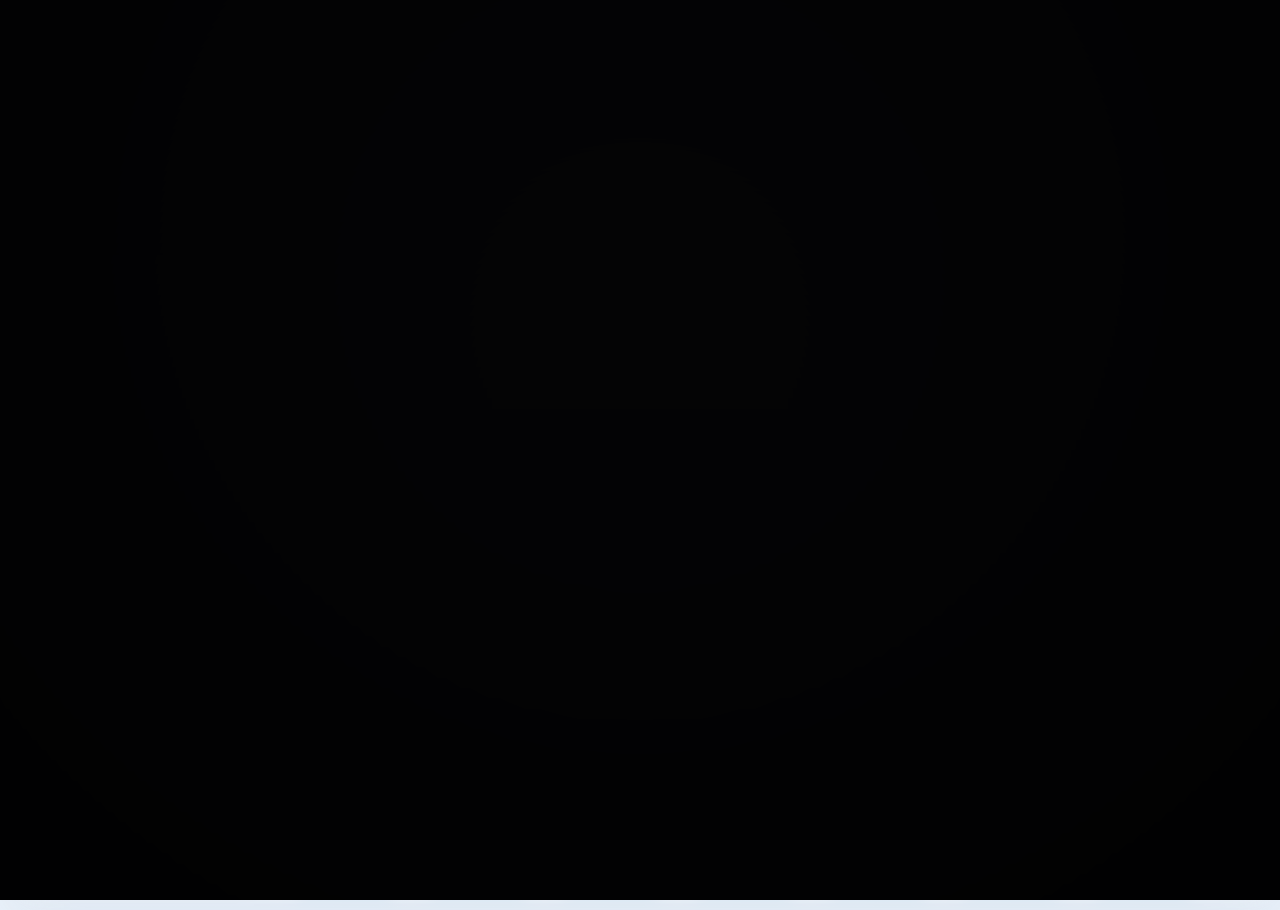
==== commit bfb8d8aa: "portfolio update" ====
--- a/index.html
+++ b/index.html
@@ -33,7 +33,7 @@
     />
     <meta name="twitter:image" content="https://silt.kr/assets/og-image.png" />
     <link rel="icon" href="./assets/favicon.svg" type="image/svg+xml" />
-    <link rel="stylesheet" href="./styles.css?v=37" />
+    <link rel="stylesheet" href="./styles.css?v=38" />
   </head>
   <body class="is-intro-running" data-theme="light">
     <div class="image-intro" id="introLayer" aria-label="Silt intro">
@@ -68,7 +68,11 @@
             </button>
             <button class="nav-item" type="button" data-section="design">
               <span class="mini-icon folder-mini" aria-hidden="true"></span>
-              <span>3D / AI 디자인</span>
+              <span>3D 비주얼 디자인</span>
+            </button>
+            <button class="nav-item" type="button" data-section="branding">
+              <span class="mini-icon folder-mini" aria-hidden="true"></span>
+              <span>브랜드 디자인</span>
             </button>
             <button class="nav-item" type="button" data-section="marketing">
               <span class="mini-icon folder-mini" aria-hidden="true"></span>
@@ -82,17 +86,21 @@
 
           <nav class="side-nav work-nav" aria-label="작업물">
             <p class="nav-kicker">작업물</p>
-            <button class="nav-item" type="button" data-section="project-jordan">
-              <span class="mini-icon folder-mini" aria-hidden="true"></span>
-              <span>조던 코레오 컬렉션</span>
-            </button>
-            <button class="nav-item" type="button" data-section="project-ap">
-              <span class="mini-icon folder-mini" aria-hidden="true"></span>
-              <span>AP 알케미 앨범커버 작업</span>
-            </button>
-            <button class="nav-item" type="button" data-section="project-mystery">
-              <span class="mini-icon folder-mini" aria-hidden="true"></span>
-              <span>계간미스터리 책 표지 커버 작업</span>
+            <button class="nav-item" type="button" data-section="work-cogflow-content-shooting">
+              <span class="mini-icon folder-mini" aria-hidden="true"></span>
+              <span>코그플로우 콘텐츠 촬영</span>
+            </button>
+            <button class="nav-item" type="button" data-section="work-magic-girl-project">
+              <span class="mini-icon folder-mini" aria-hidden="true"></span>
+              <span>마법소녀 Project</span>
+            </button>
+            <button class="nav-item" type="button" data-section="work-weddingmi-brand">
+              <span class="mini-icon folder-mini" aria-hidden="true"></span>
+              <span>웨딩미 브랜드 디자인</span>
+            </button>
+            <button class="nav-item" type="button" data-section="work-gather-together-brand">
+              <span class="mini-icon folder-mini" aria-hidden="true"></span>
+              <span>게더투게더 브랜드 디자인</span>
             </button>
           </nav>
 
@@ -207,11 +215,11 @@
               </section>
 
               <section class="panel" id="panel-design" data-panel="design">
-                <p class="file-label">3D / AI Design Folder</p>
-                <h2>3D 렌더와 AI 비주얼을 브랜드 언어로 정리합니다.</h2>
-                <p class="lead">
-                  제품 렌더, 키비주얼, AI 이미지 확장, 상세페이지 소재까지 매체별로 바로 쓸 수
-                  있는 결과물을 만듭니다.
+                <p class="file-label">3D Visual Design Folder</p>
+                <h2>3D 그래픽과 AI 기술을 활용해 브랜드와 제품의 가치를 시각적으로 구현합니다.</h2>
+                <p class="lead">
+                  제품 렌더, AI 이미지 확장, 키비주얼, 캠페인 3D 비주얼까지 매체별로 바로 쓸 수 있는
+                  결과물을 만듭니다.
                 </p>
                 <div class="work-strip" aria-label="디자인 작업 예시">
                   <article class="work-card brand-card">
@@ -230,6 +238,30 @@
                 </ul>
               </section>
 
+              <section class="panel" id="panel-branding" data-panel="branding">
+                <p class="file-label">Brand Design Folder</p>
+                <h2>브랜드의 감도와 방향을 시각 시스템으로 정리합니다.</h2>
+                <p class="lead">
+                  로고, 브랜드 그래픽, 비주얼 아이덴티티, 응용 디자인을 하나의 흐름으로 묶어
+                  브랜드가 오래 기억될 수 있게 만듭니다.
+                </p>
+                <div class="work-strip" aria-label="브랜드 디자인 작업 예시">
+                  <article class="work-card brand-card">
+                    <span>Identity</span>
+                    <strong>로고 / 시스템 / 응용</strong>
+                  </article>
+                  <article class="work-card poster-card">
+                    <span>Brand Graphic</span>
+                    <strong>톤앤매너 · 비주얼 언어</strong>
+                  </article>
+                </div>
+                <ul class="check-list">
+                  <li>로고와 브랜드 그래픽 시스템</li>
+                  <li>브랜드 톤앤매너와 응용 디자인</li>
+                  <li>온라인과 오프라인에 이어지는 시각 언어</li>
+                </ul>
+              </section>
+
               <section class="panel" id="panel-marketing" data-panel="marketing">
                 <p class="file-label">AI Marketing Folder</p>
                 <h2>AI로 빠르게 실험하고, 브랜드 톤으로 정리합니다.</h2>
@@ -260,7 +292,7 @@
                 <p class="file-label">Shooting Folder</p>
                 <h2>작게 찍어도 브랜드가 보이는 촬영.</h2>
                 <p class="lead">
-                  제품, 공간, 인물, 숏폼 촬영을 3D/AI 결과물과 이어지게 디렉팅합니다. 촬영 컷은
+                  현장의 분위기와 제품의 본질을 가장 효과적인 시선으로 담아냅니다. 촬영 컷은
                   상세페이지, 릴스, 광고 소재와 자연스럽게 연결됩니다.
                 </p>
                 <div class="shot-board" aria-label="촬영 컷 구성">
@@ -291,7 +323,8 @@
                   <label>
                     필요한 작업
                     <select name="type">
-                      <option>3D / AI 디자인</option>
+                      <option>3D 비주얼 디자인</option>
+                      <option>브랜드 디자인</option>
                       <option>마케팅 캠페인</option>
                       <option>촬영 / 숏폼</option>
                       <option>통합 패키지</option>
@@ -350,6 +383,6 @@
       </section>
     </div>
 
-    <script src="./app.js?v=38"></script>
+    <script src="./app.js?v=39"></script>
   </body>
 </html>
--- a/styles.css
+++ b/styles.css
@@ -5164,3 +5164,40 @@
   max-height: none !important;
   object-fit: cover;
 }
+
+/* Clearer service work section labels. */
+.stage-group-title {
+  width: fit-content;
+  max-width: 100%;
+  min-height: 24px;
+  display: inline-flex;
+  align-items: center;
+  margin: 0 0 16px !important;
+  padding: 5px 10px;
+  border: 1px solid rgba(54, 70, 92, 0.12);
+  border-radius: 999px;
+  color: #333333 !important;
+  background: rgba(255, 255, 255, 0.72);
+  font-size: 11px !important;
+  font-weight: 720 !important;
+  line-height: 1;
+  box-shadow: inset 0 1px 0 rgba(255, 255, 255, 0.78);
+}
+
+body[data-theme="light"] .stage-group-title {
+  color: #333333 !important;
+  background: rgba(255, 255, 255, 0.8) !important;
+  border-color: rgba(54, 70, 92, 0.12) !important;
+}
+
+.stage-group-title + .project-grid {
+  margin-top: 2px;
+}
+
+@media (max-width: 620px) {
+  .stage-group-title {
+    min-height: 22px;
+    padding: 5px 9px;
+    font-size: 10.5px !important;
+  }
+}
